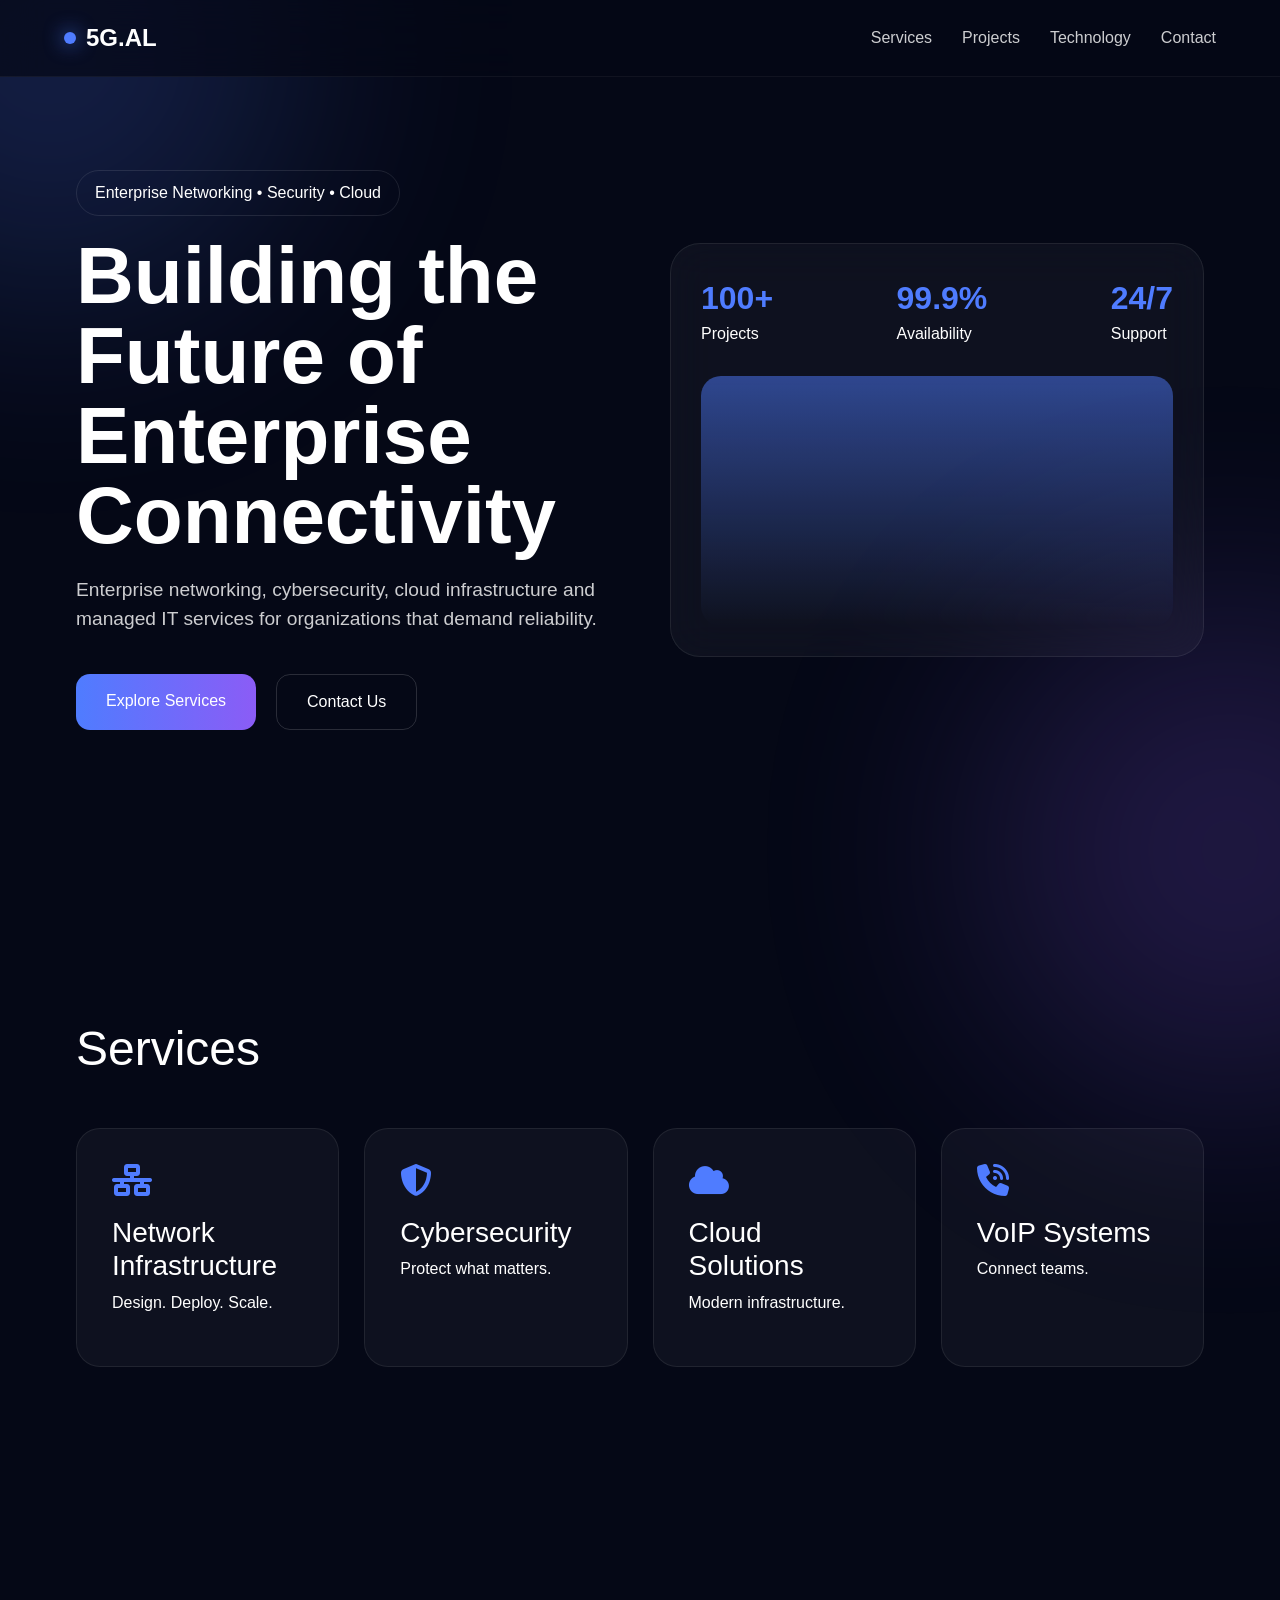
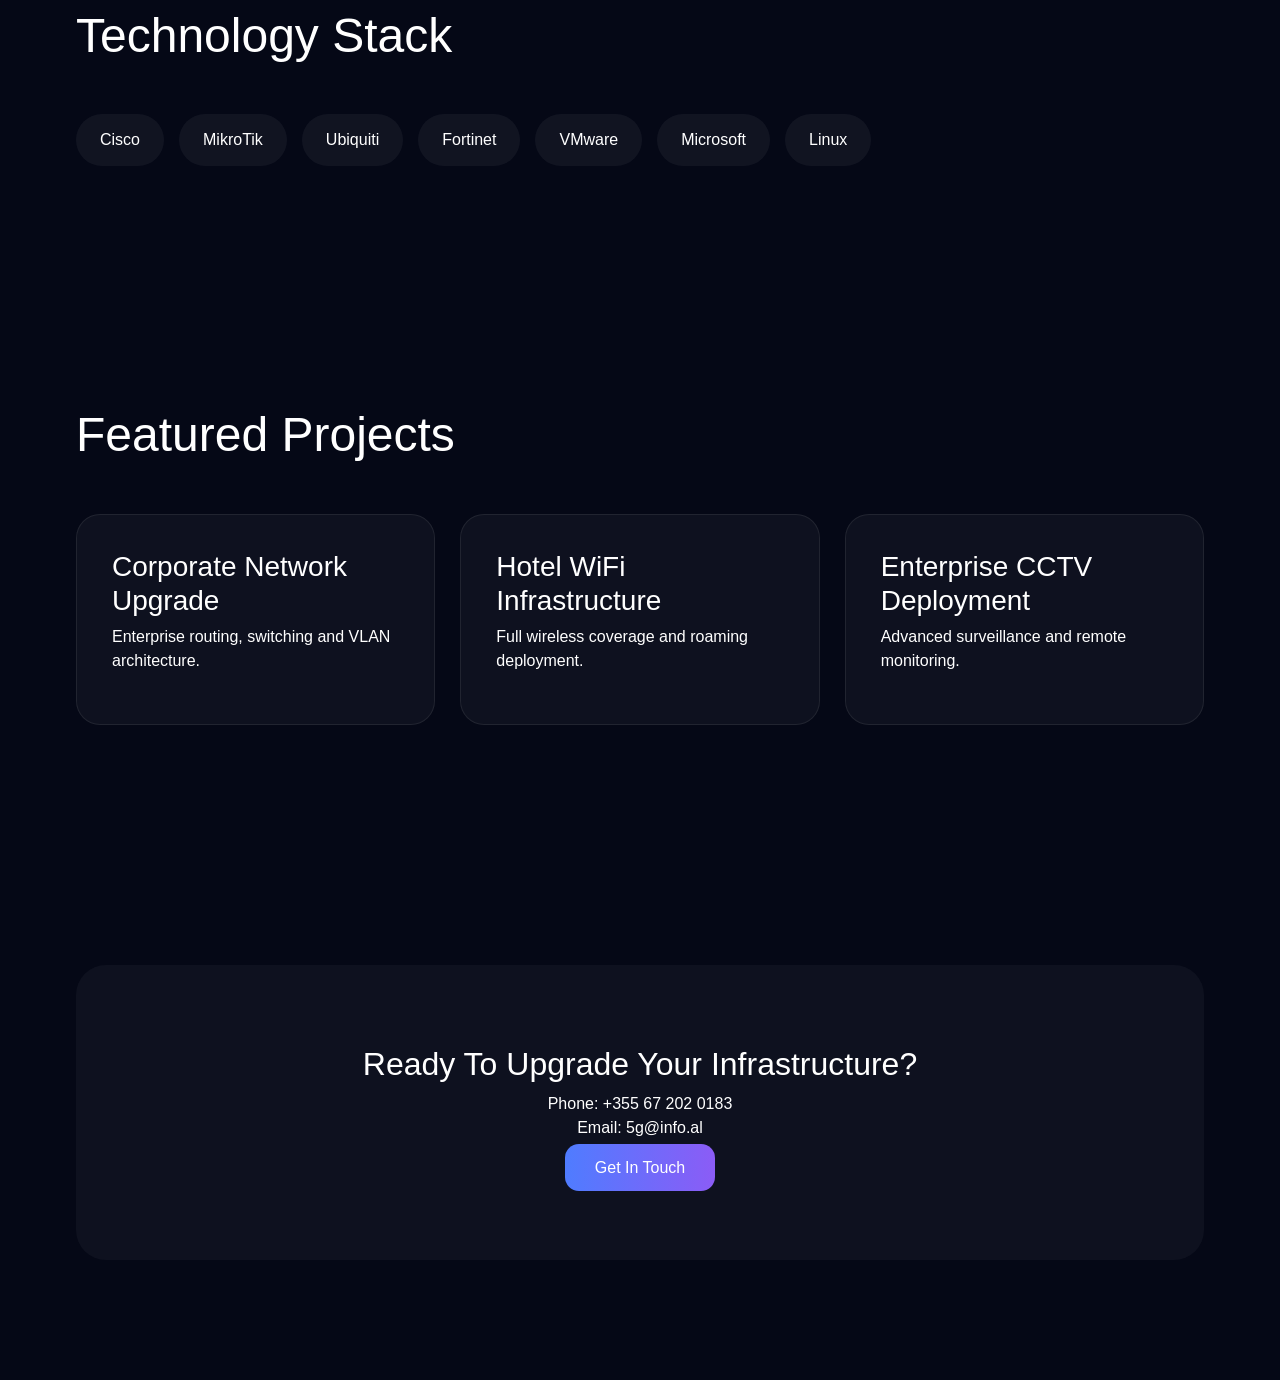
==== index.html @ 51bc9fb1 "Update index.html" ====
<!DOCTYPE html>
<html lang="en">
<head>
<meta charset="UTF-8">
<meta name="viewport" content="width=device-width, initial-scale=1.0">

<title>5G.AL | IT & Network Solutions</title>

<link href="https://cdn.jsdelivr.net/npm/bootstrap@5.3.3/dist/css/bootstrap.min.css" rel="stylesheet">
<link href="https://cdnjs.cloudflare.com/ajax/libs/font-awesome/6.5.2/css/all.min.css" rel="stylesheet">

<link rel="stylesheet" href="style.css">
    <script src="script.js"></script>
</head>

<body>

<nav class="nav">
    <div class="container nav-container">

        <div class="logo">
            <span class="logo-dot"></span>
            5G.AL
        </div>

        <div class="nav-links">
            <a href="#services">Services</a>
            <a href="#projects">Projects</a>
            <a href="#technology">Technology</a>
            <a href="#contact">Contact</a>
        </div>

    </div>
</nav>

<div class="bg-glow glow-1"></div>
<div class="bg-glow glow-2"></div>

<section class="hero">

<div class="container">

<div class="hero-grid">

<div>

<div class="hero-badge">
Enterprise Networking • Security • Cloud
</div>

<h1 class="hero-title">
Building the Future of
Enterprise Connectivity
</h1>

<p class="hero-subtitle">
Enterprise networking, cybersecurity,
cloud infrastructure and managed IT services
for organizations that demand reliability.
</p>

<div class="hero-buttons">
<a href="#services" class="btn-primary-custom">
Explore Services
</a>

<a href="#contact" class="btn-secondary-custom">
Contact Us
</a>
</div>

</div>

<div>

<div class="dashboard">

<div class="dashboard-top">

<div class="metric">
<span>100+</span>
Projects
</div>

<div class="metric">
<span>99.9%</span>
Availability
</div>

<div class="metric">
<span>24/7</span>
Support
</div>

</div>

<div class="chart"></div>

</div>

</div>

</div>

</div>

</section>

<section id="services" class="section">

<div class="container">

<h2 class="section-title">
Services
</h2>

<div class="card-grid">

<div class="glass-card">
<i class="fas fa-network-wired"></i>
<h3>Network Infrastructure</h3>
<p>Design. Deploy. Scale.</p>
</div>

<div class="glass-card">
<i class="fas fa-shield-halved"></i>
<h3>Cybersecurity</h3>
<p>Protect what matters.</p>
</div>

<div class="glass-card">
<i class="fas fa-cloud"></i>
<h3>Cloud Solutions</h3>
<p>Modern infrastructure.</p>
</div>

<div class="glass-card">
<i class="fas fa-phone-volume"></i>
<h3>VoIP Systems</h3>
<p>Connect teams.</p>
</div>

</div>

</div>

</section>

<section id="technology" class="section">

<div class="container">

<h2 class="section-title">
Technology Stack
</h2>

<div class="tech-stack">

<span>Cisco</span>
<span>MikroTik</span>
<span>Ubiquiti</span>
<span>Fortinet</span>
<span>VMware</span>
<span>Microsoft</span>
<span>Linux</span>

</div>

</div>

</section>

<section id="projects" class="section">

<div class="container">

<h2 class="section-title">
Featured Projects
</h2>

<div class="card-grid">

<div class="glass-card">
<h3>Corporate Network Upgrade</h3>
<p>Enterprise routing, switching and VLAN architecture.</p>
</div>

<div class="glass-card">
<h3>Hotel WiFi Infrastructure</h3>
<p>Full wireless coverage and roaming deployment.</p>
</div>

<div class="glass-card">
<h3>Enterprise CCTV Deployment</h3>
<p>Advanced surveillance and remote monitoring.</p>
</div>

</div>

</div>

</section>

<section id="contact" class="section">

<div class="container">

<div class="contact-box">

<h2>Ready To Upgrade Your Infrastructure?</h2>

<p>
Phone: +355 67 202 0183
<br>
Email: 5g@info.al
</p>

<a href="mailto:5g@info.al" class="btn-primary-custom">
Get In Touch
</a>

</div>

</div>

</section>
</body>
</html>
---- style.css ----
:root{
--bg:#050816;
--card:#0f172a;
--border:#1e293b;
--primary:#4f7cff;
--secondary:#8b5cf6;
--text:#ffffff;
}

*{
margin:0;
padding:0;
box-sizing:border-box;
}

body{
font-family:Inter,sans-serif;
background:var(--bg);
color:white;
overflow-x:hidden;
}

.container{
width:90%;
max-width:1300px;
margin:auto;
}

.nav{
position:fixed;
top:0;
width:100%;
z-index:1000;
backdrop-filter:blur(20px);
background:rgba(5,8,22,.7);
border-bottom:1px solid rgba(255,255,255,.05);
}

.nav-container{
display:flex;
justify-content:space-between;
align-items:center;
padding:20px 0;
}

.logo{
font-size:1.5rem;
font-weight:700;
display:flex;
align-items:center;
gap:10px;
}

.logo-dot{
width:12px;
height:12px;
background:#4f7cff;
border-radius:50%;
box-shadow:0 0 20px #4f7cff;
}

.nav-links{
display:flex;
gap:30px;
}

.nav-links a{
color:white;
text-decoration:none;
opacity:.8;
}

.hero{
min-height:100vh;
display:flex;
align-items:center;
}

.hero-grid{
display:grid;
grid-template-columns:1fr 1fr;
gap:60px;
align-items:center;
}

.hero-title{
font-size:5rem;
font-weight:800;
line-height:1;
margin:20px 0;
}

.hero-subtitle{
font-size:1.2rem;
opacity:.8;
max-width:600px;
}

.hero-badge{
display:inline-block;
padding:10px 18px;
border:1px solid rgba(255,255,255,.1);
border-radius:999px;
}

.hero-buttons{
margin-top:40px;
display:flex;
gap:20px;
}

.btn-primary-custom{
padding:15px 30px;
background:linear-gradient(90deg,#4f7cff,#8b5cf6);
color:white;
text-decoration:none;
border-radius:14px;
}

.btn-secondary-custom{
padding:15px 30px;
border:1px solid rgba(255,255,255,.15);
color:white;
text-decoration:none;
border-radius:14px;
}

.dashboard{
background:rgba(255,255,255,.04);
border:1px solid rgba(255,255,255,.08);
border-radius:30px;
padding:30px;
backdrop-filter:blur(20px);
}

.dashboard-top{
display:flex;
justify-content:space-between;
}

.metric span{
display:block;
font-size:2rem;
font-weight:700;
color:#4f7cff;
}

.chart{
height:250px;
margin-top:30px;
border-radius:20px;
background:
linear-gradient(
180deg,
rgba(79,124,255,.5),
transparent
);
}

.section{
padding:120px 0;
}

.section-title{
font-size:3rem;
margin-bottom:50px;
}

.card-grid{
display:grid;
grid-template-columns:repeat(auto-fit,minmax(250px,1fr));
gap:25px;
}

.glass-card{
background:rgba(255,255,255,.04);
border:1px solid rgba(255,255,255,.08);
padding:35px;
border-radius:24px;
transition:.3s;
}

.glass-card:hover{
transform:translateY(-8px);
}

.glass-card i{
font-size:2rem;
color:#4f7cff;
margin-bottom:20px;
}

.tech-stack{
display:flex;
flex-wrap:wrap;
gap:15px;
}

.tech-stack span{
padding:14px 24px;
background:rgba(255,255,255,.05);
border-radius:999px;
}

.contact-box{
text-align:center;
padding:80px;
background:rgba(255,255,255,.04);
border-radius:30px;
}

.bg-glow{
position:fixed;
border-radius:50%;
filter:blur(120px);
z-index:-1;
}

.glow-1{
width:500px;
height:500px;
background:#4f7cff;
top:-200px;
left:-200px;
opacity:.2;
}

.glow-2{
width:500px;
height:500px;
background:#8b5cf6;
bottom:-200px;
right:-200px;
opacity:.2;
}

@media(max-width:900px){

.hero-grid{
grid-template-columns:1fr;
}

.hero-title{
font-size:3rem;
}

.nav-links{
display:none;
}

}
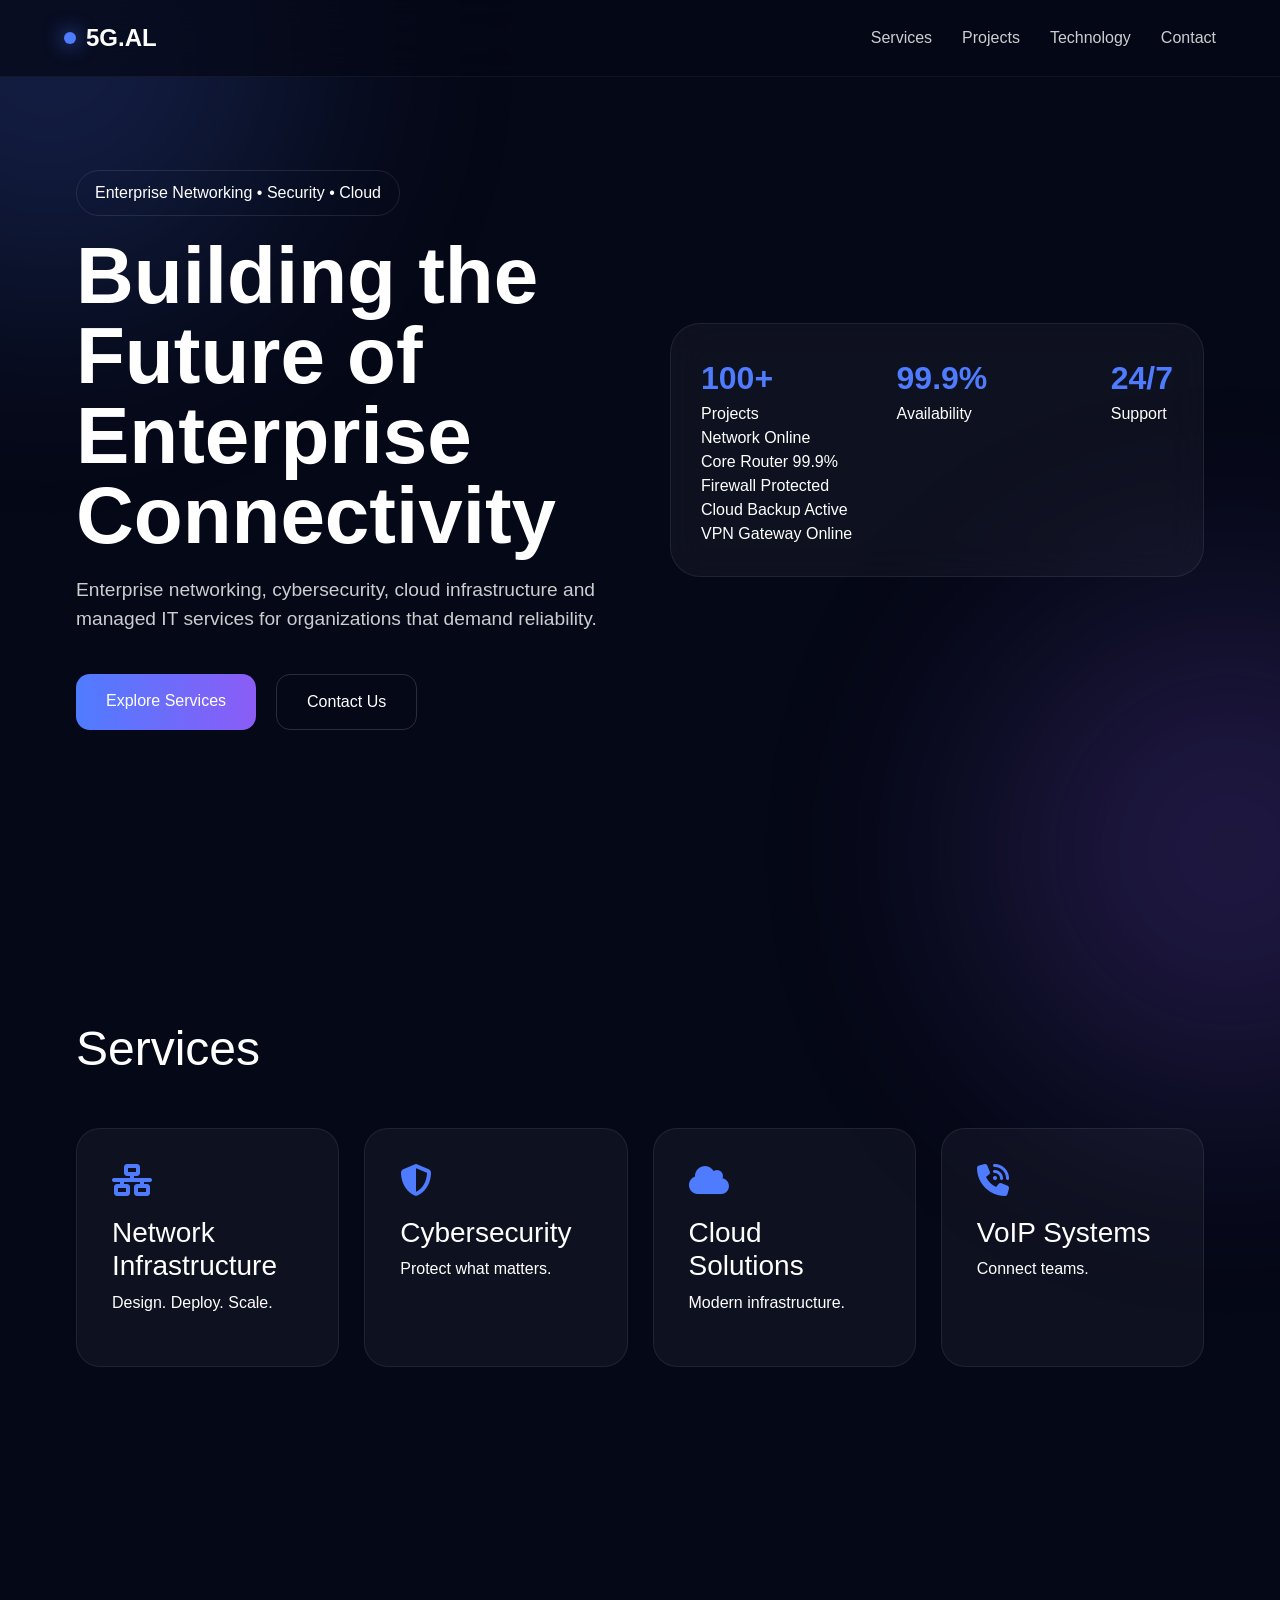
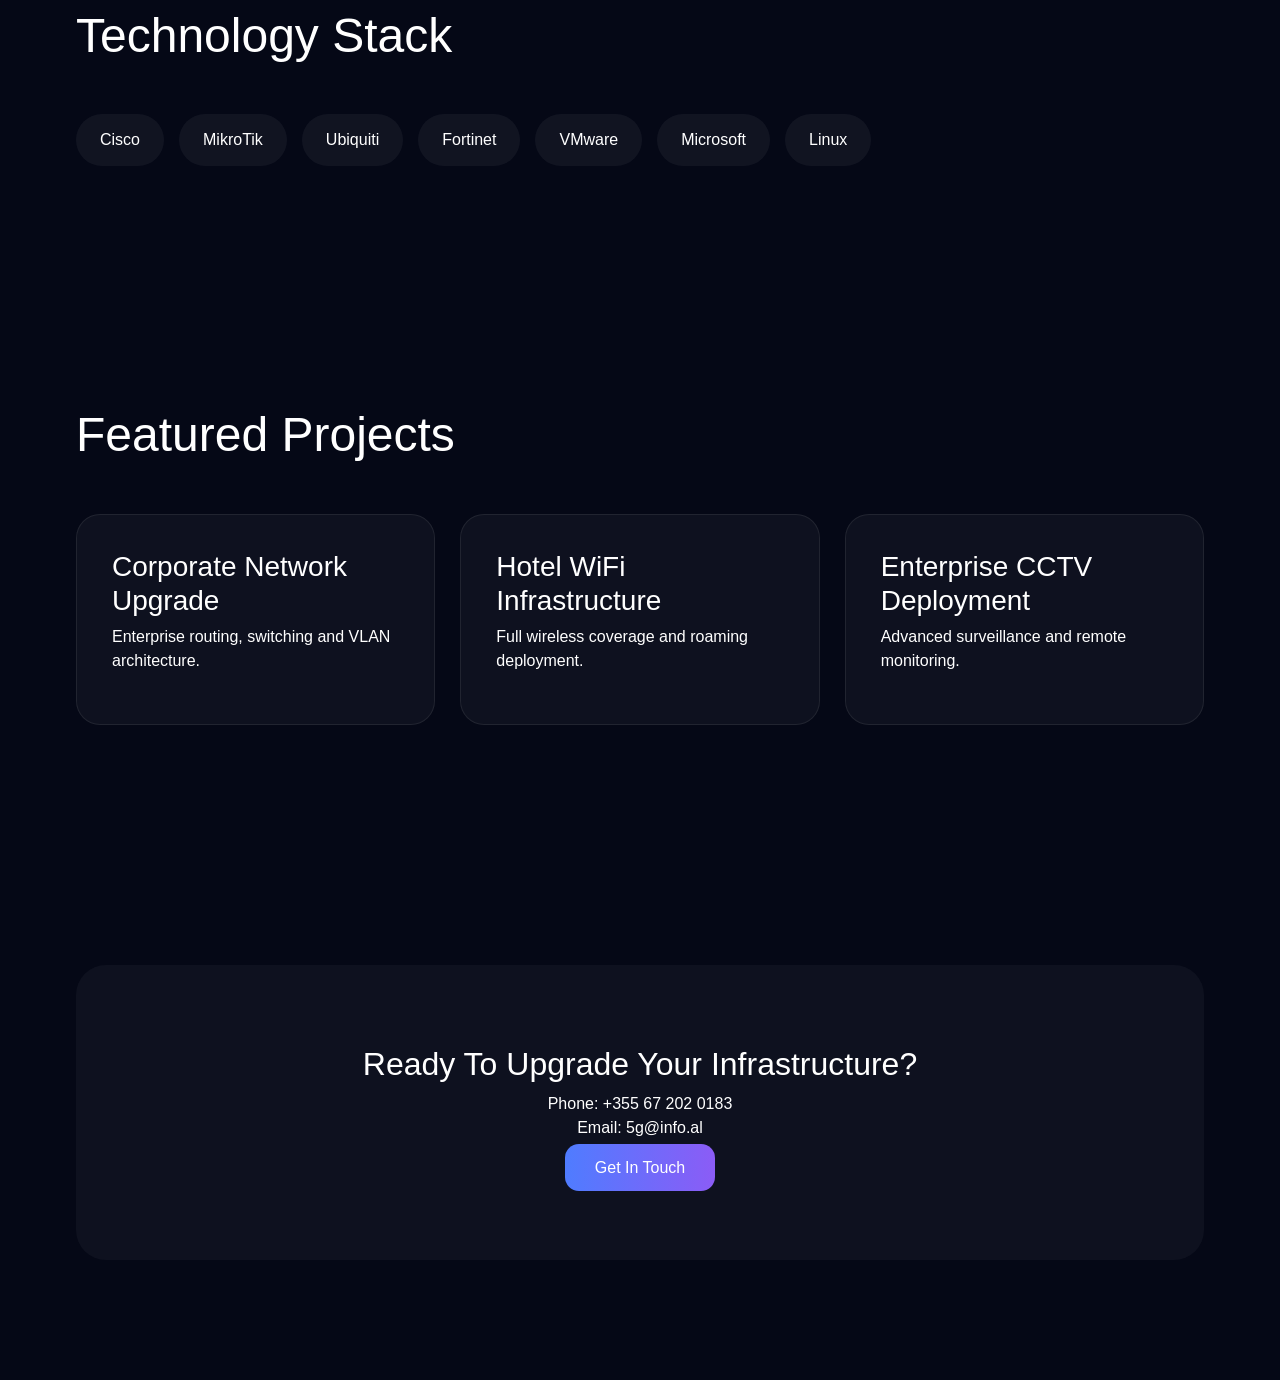
==== commit 0fe47ebf: "Update index.html" ====
--- a/index.html
+++ b/index.html
@@ -94,7 +94,34 @@
 
 </div>
 
-<div class="chart"></div>
+<div class="network-monitor">
+
+    <div class="server-status">
+        <span class="status-dot"></span>
+        Network Online
+    </div>
+
+    <div class="server-row">
+        Core Router
+        <span>99.9%</span>
+    </div>
+
+    <div class="server-row">
+        Firewall
+        <span>Protected</span>
+    </div>
+
+    <div class="server-row">
+        Cloud Backup
+        <span>Active</span>
+    </div>
+
+    <div class="server-row">
+        VPN Gateway
+        <span>Online</span>
+    </div>
+
+</div>
 
 </div>
 
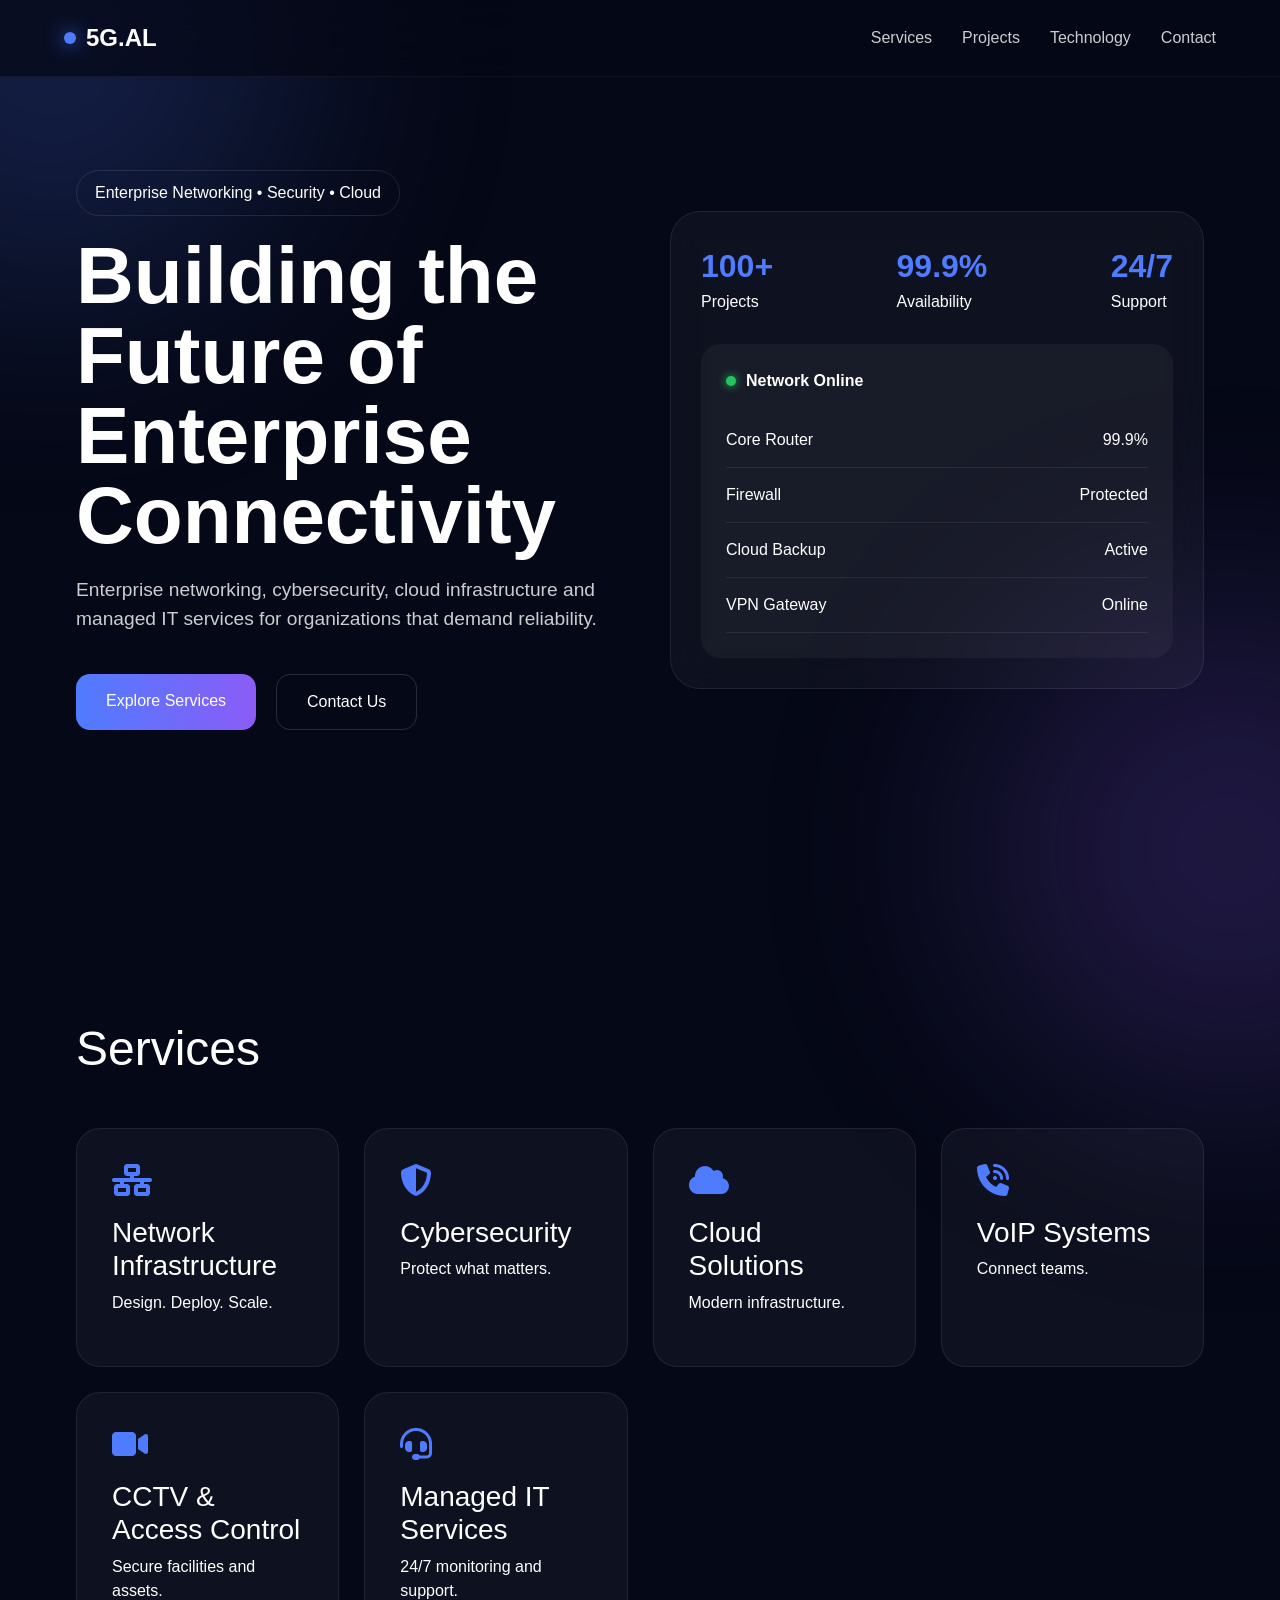
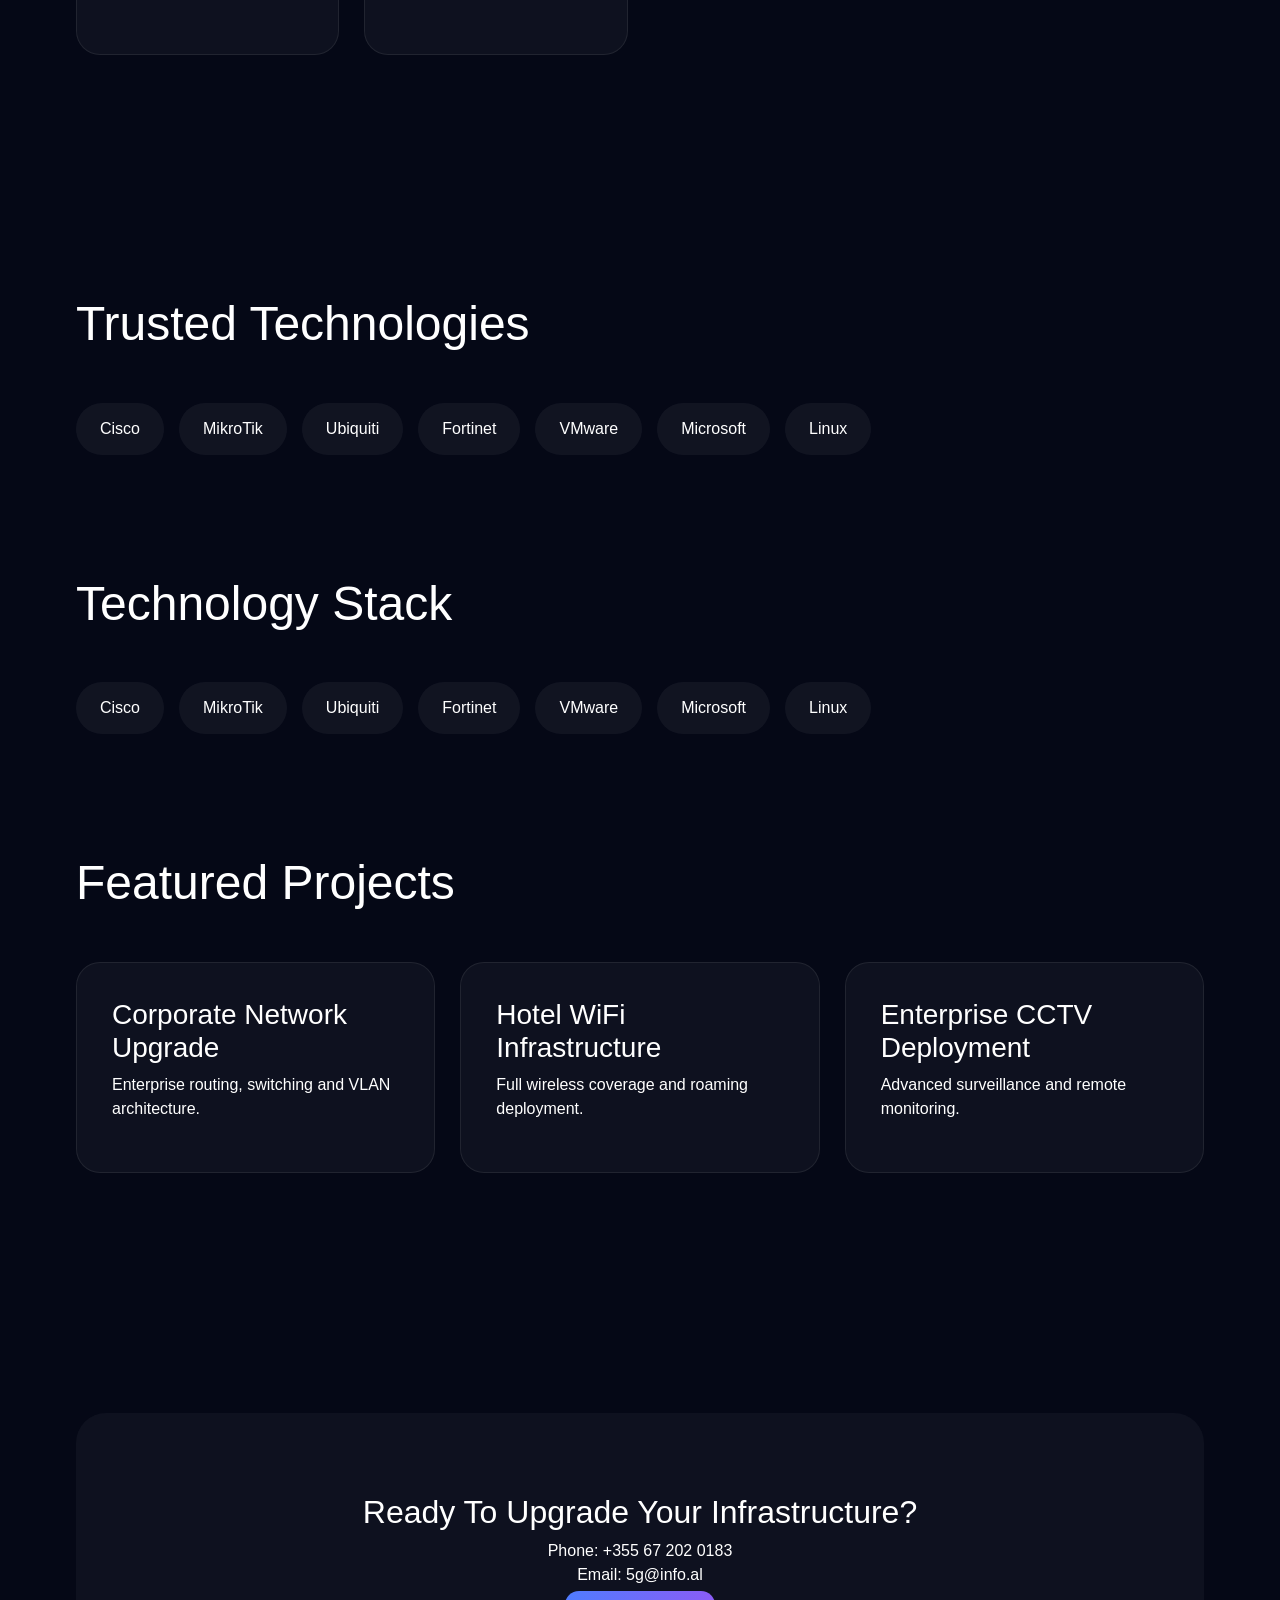
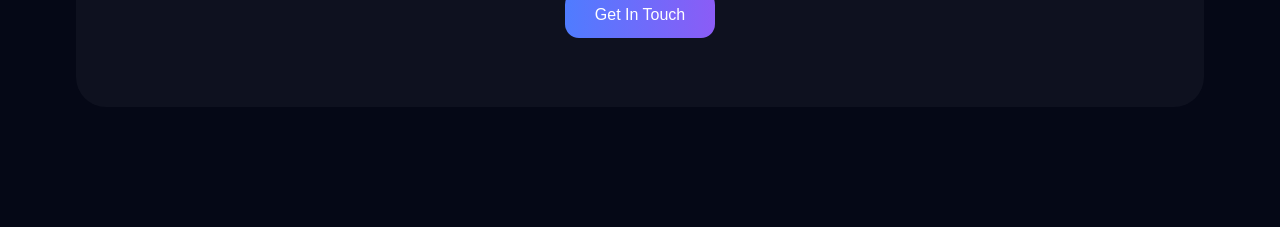
==== commit 3ed81609: "Update index.html" ====
--- a/index.html
+++ b/index.html
@@ -167,6 +167,18 @@
 <p>Connect teams.</p>
 </div>
 
+<div class="glass-card">
+<i class="fas fa-video"></i>
+<h3>CCTV & Access Control</h3>
+<p>Secure facilities and assets.</p>
+</div>
+
+<div class="glass-card">
+<i class="fas fa-headset"></i>
+<h3>Managed IT Services</h3>
+<p>24/7 monitoring and support.</p>
+</div>
+    
 </div>
 
 </div>
@@ -178,7 +190,7 @@
 <div class="container">
 
 <h2 class="section-title">
-Technology Stack
+Trusted Technologies
 </h2>
 
 <div class="tech-stack">
@@ -197,6 +209,28 @@
 
 </section>
 
+<div class="container">
+
+<h2 class="section-title">
+Technology Stack
+</h2>
+
+<div class="tech-stack">
+
+<span>Cisco</span>
+<span>MikroTik</span>
+<span>Ubiquiti</span>
+<span>Fortinet</span>
+<span>VMware</span>
+<span>Microsoft</span>
+<span>Linux</span>
+
+</div>
+
+</div>
+
+</section>
+
 <section id="projects" class="section">
 
 <div class="container">
--- a/style.css
+++ b/style.css
@@ -249,3 +249,32 @@
 }
 
 }
+.network-monitor{
+margin-top:30px;
+padding:25px;
+background:rgba(255,255,255,.04);
+border-radius:20px;
+}
+
+.server-status{
+display:flex;
+align-items:center;
+gap:10px;
+margin-bottom:20px;
+font-weight:600;
+}
+
+.status-dot{
+width:10px;
+height:10px;
+background:#22c55e;
+border-radius:50%;
+box-shadow:0 0 10px #22c55e;
+}
+
+.server-row{
+display:flex;
+justify-content:space-between;
+padding:15px 0;
+border-bottom:1px solid rgba(255,255,255,.08);
+}
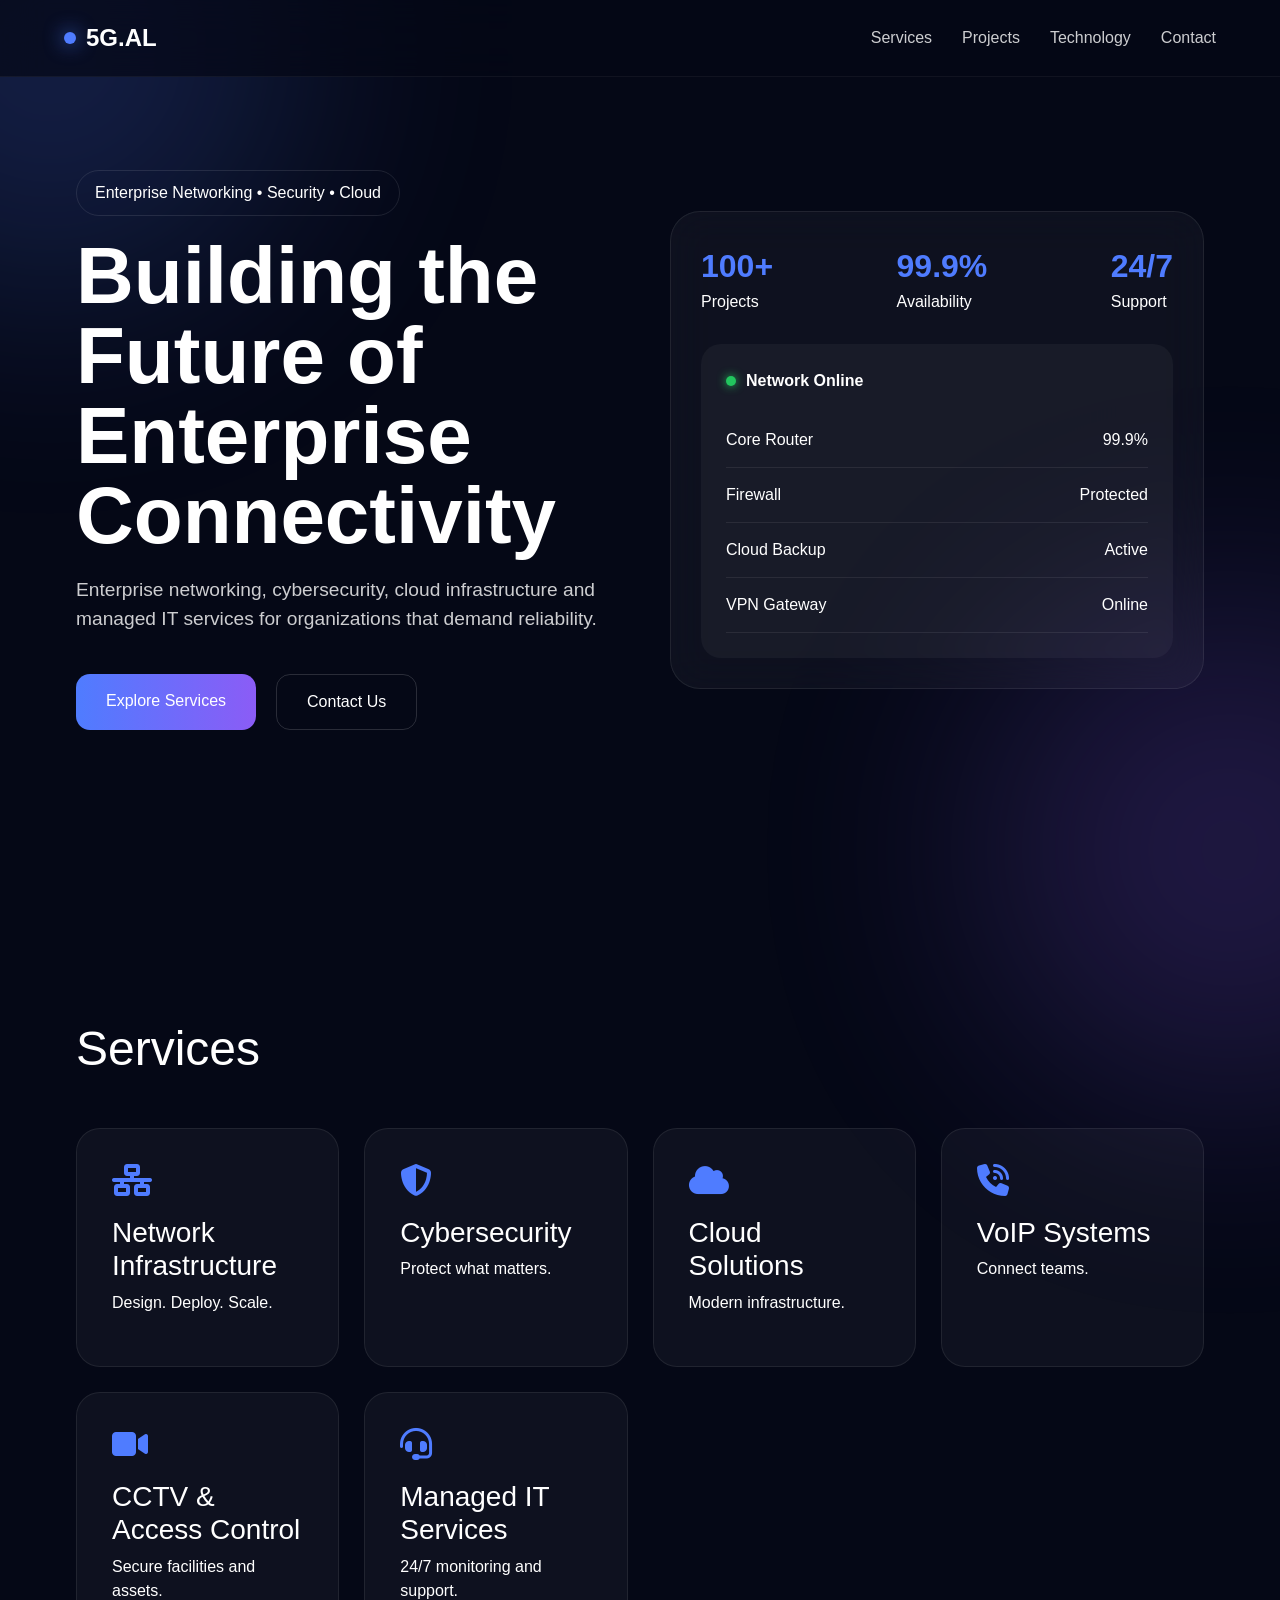
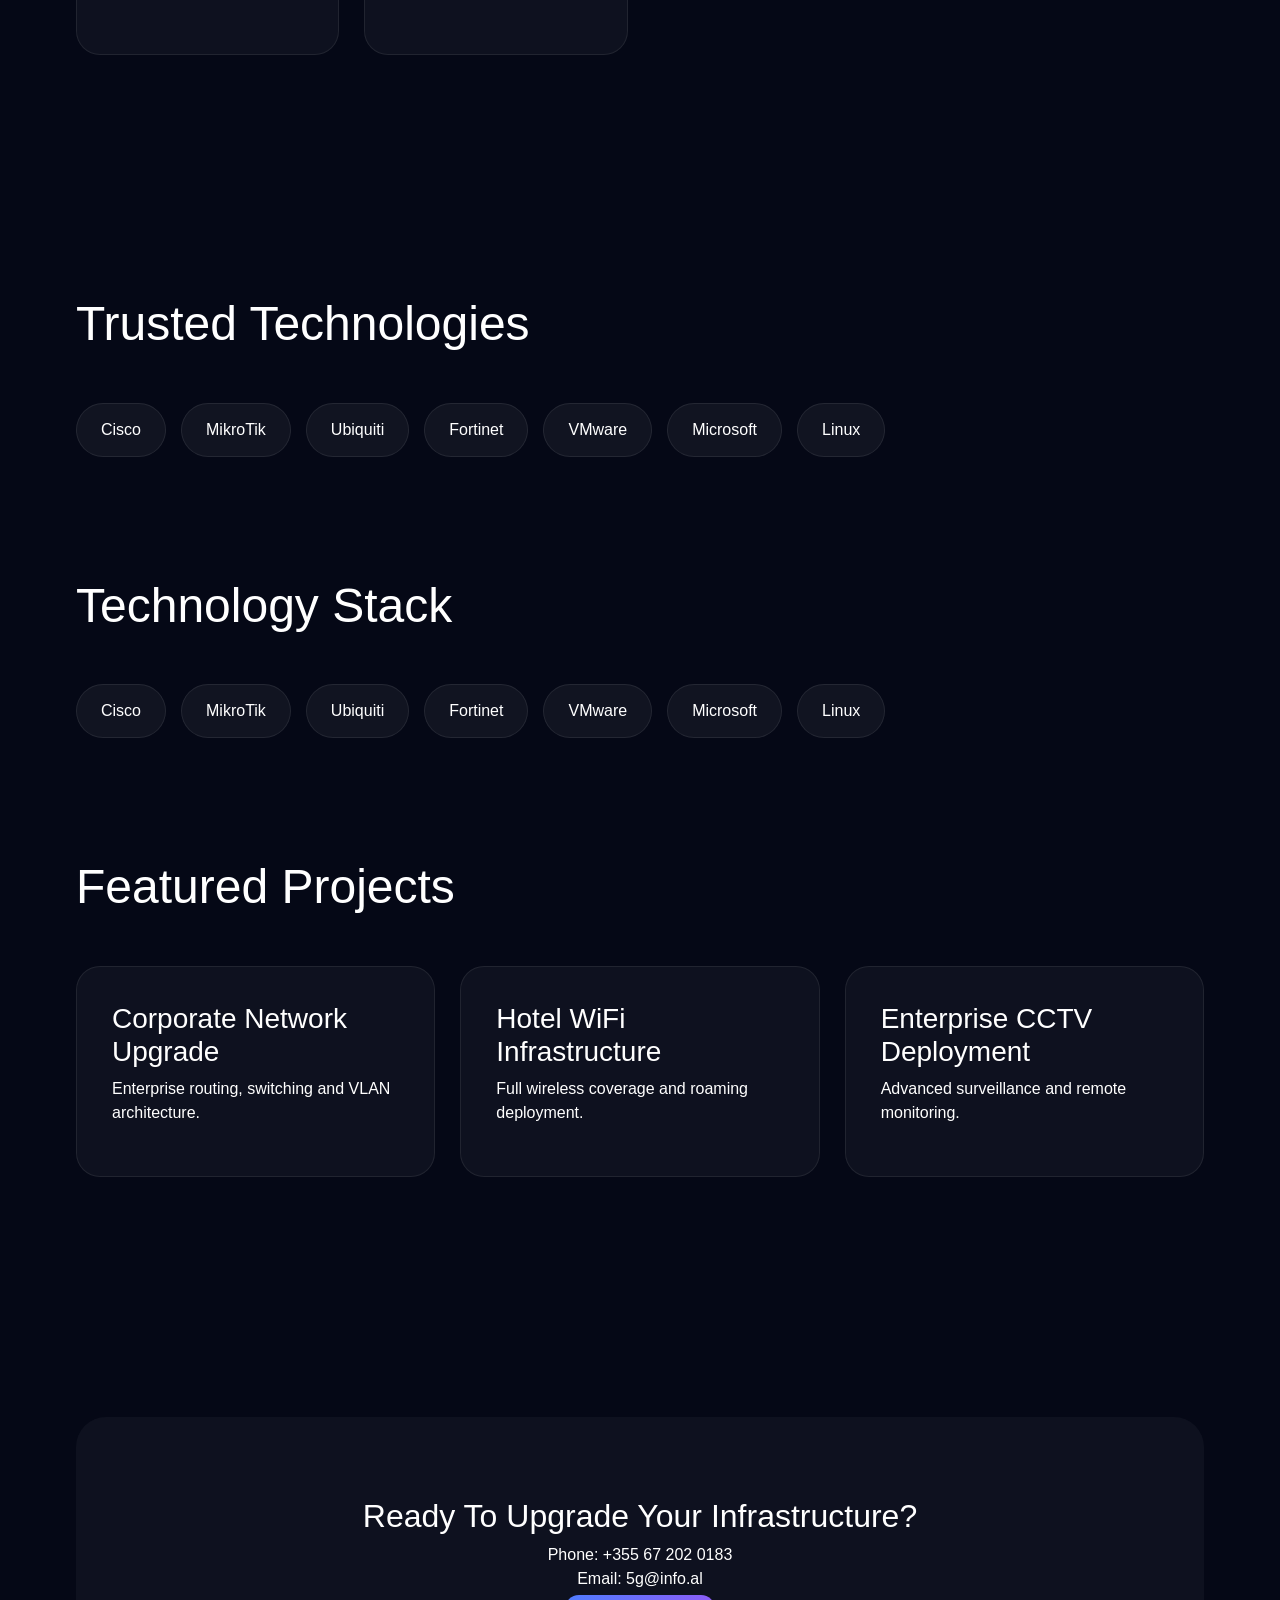
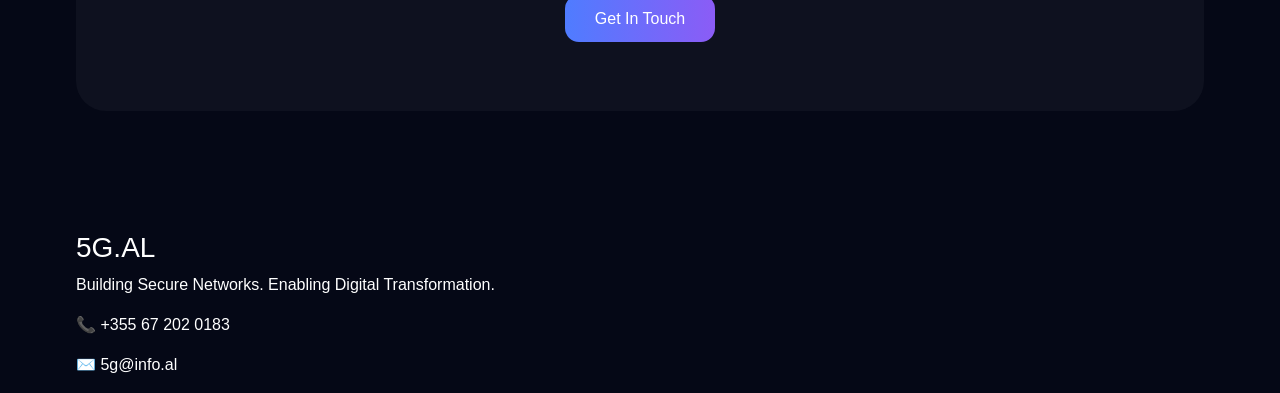
==== commit cc6f63b0: "Update index.html" ====
--- a/index.html
+++ b/index.html
@@ -285,5 +285,27 @@
 </div>
 
 </section>
+    <footer>
+
+<div class="container">
+
+<h3>5G.AL</h3>
+
+<p>
+Building Secure Networks.
+Enabling Digital Transformation.
+</p>
+
+<p>
+📞 +355 67 202 0183
+</p>
+
+<p>
+✉️ 5g@info.al
+</p>
+
+</div>
+
+</footer>
 </body>
 </html>
--- a/style.css
+++ b/style.css
@@ -181,7 +181,9 @@
 }
 
 .glass-card:hover{
-transform:translateY(-8px);
+transform:translateY(-10px);
+border:1px solid #4f7cff;
+box-shadow:0 0 30px rgba(79,124,255,.3);
 }
 
 .glass-card i{
@@ -200,6 +202,13 @@
 padding:14px 24px;
 background:rgba(255,255,255,.05);
 border-radius:999px;
+border:1px solid rgba(255,255,255,.08);
+transition:.3s;
+}
+
+.tech-stack span:hover{
+background:#4f7cff;
+transform:translateY(-3px);
 }
 
 .contact-box{
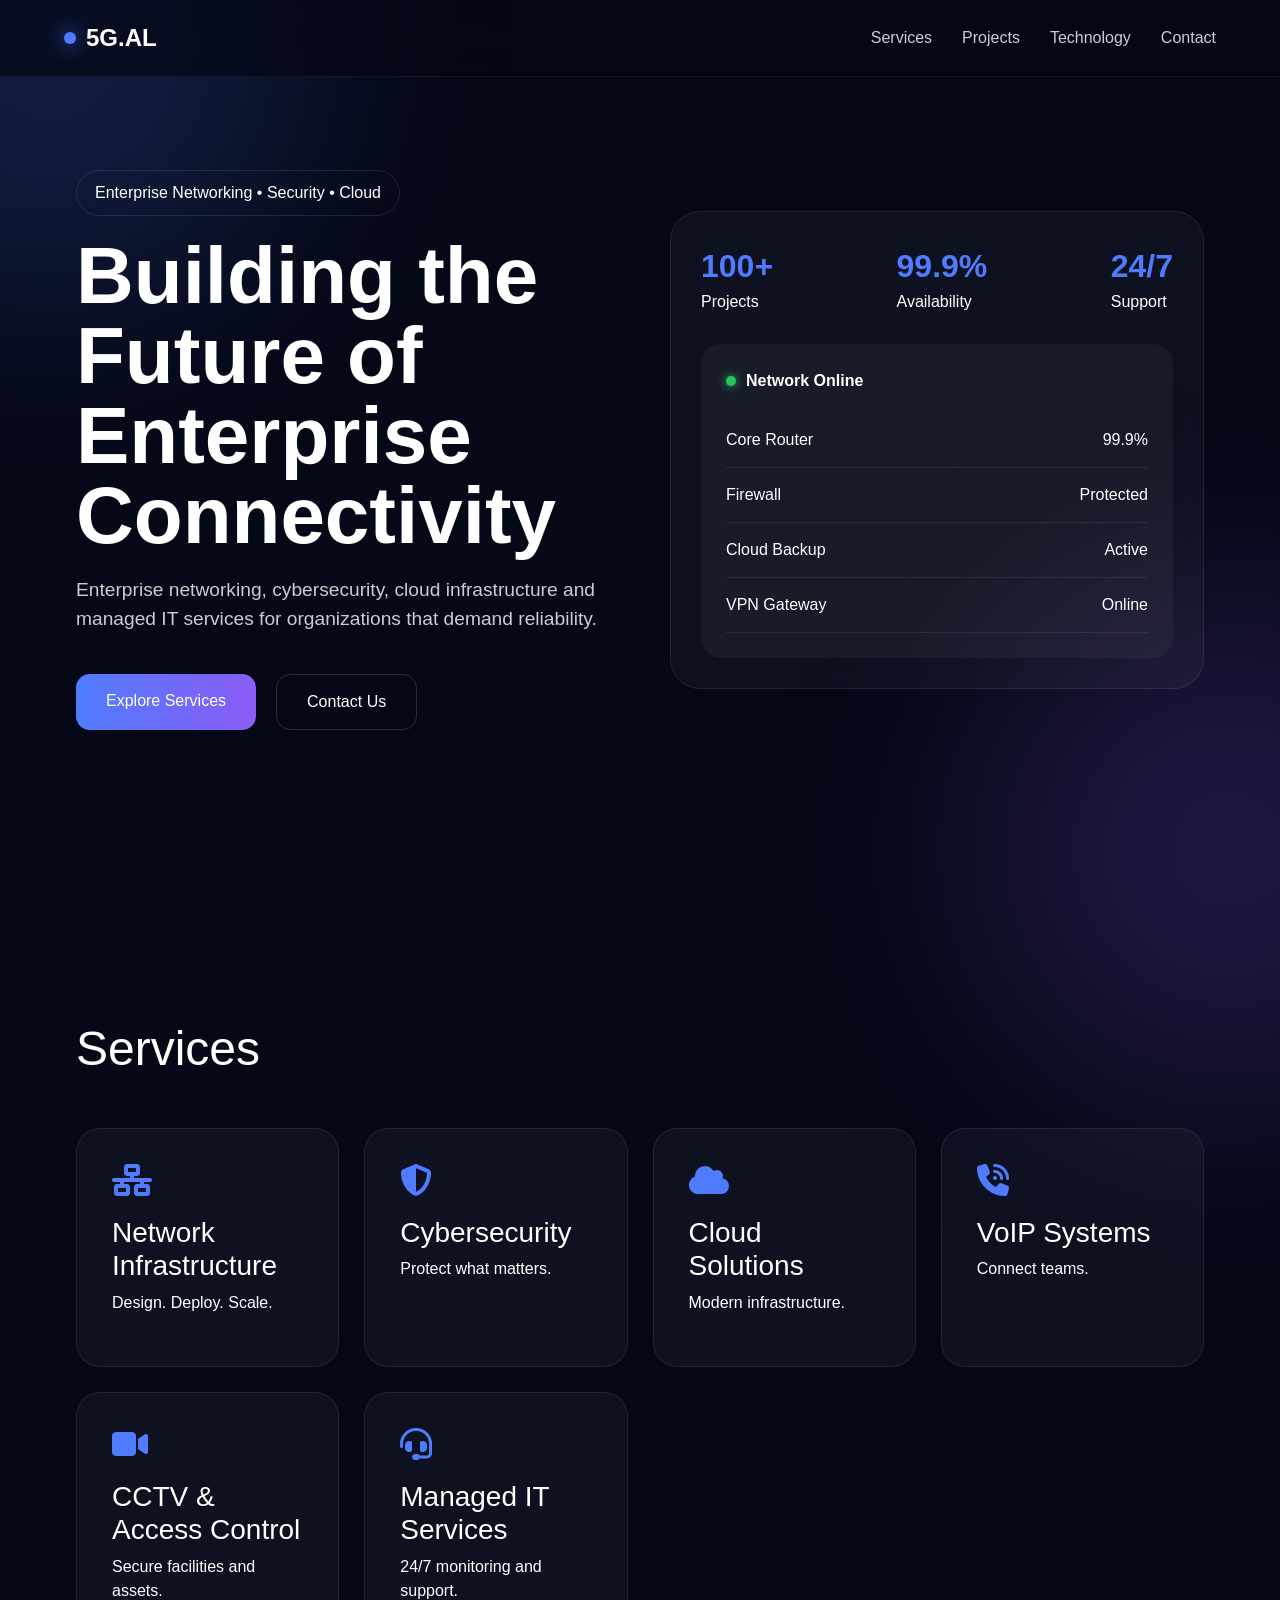
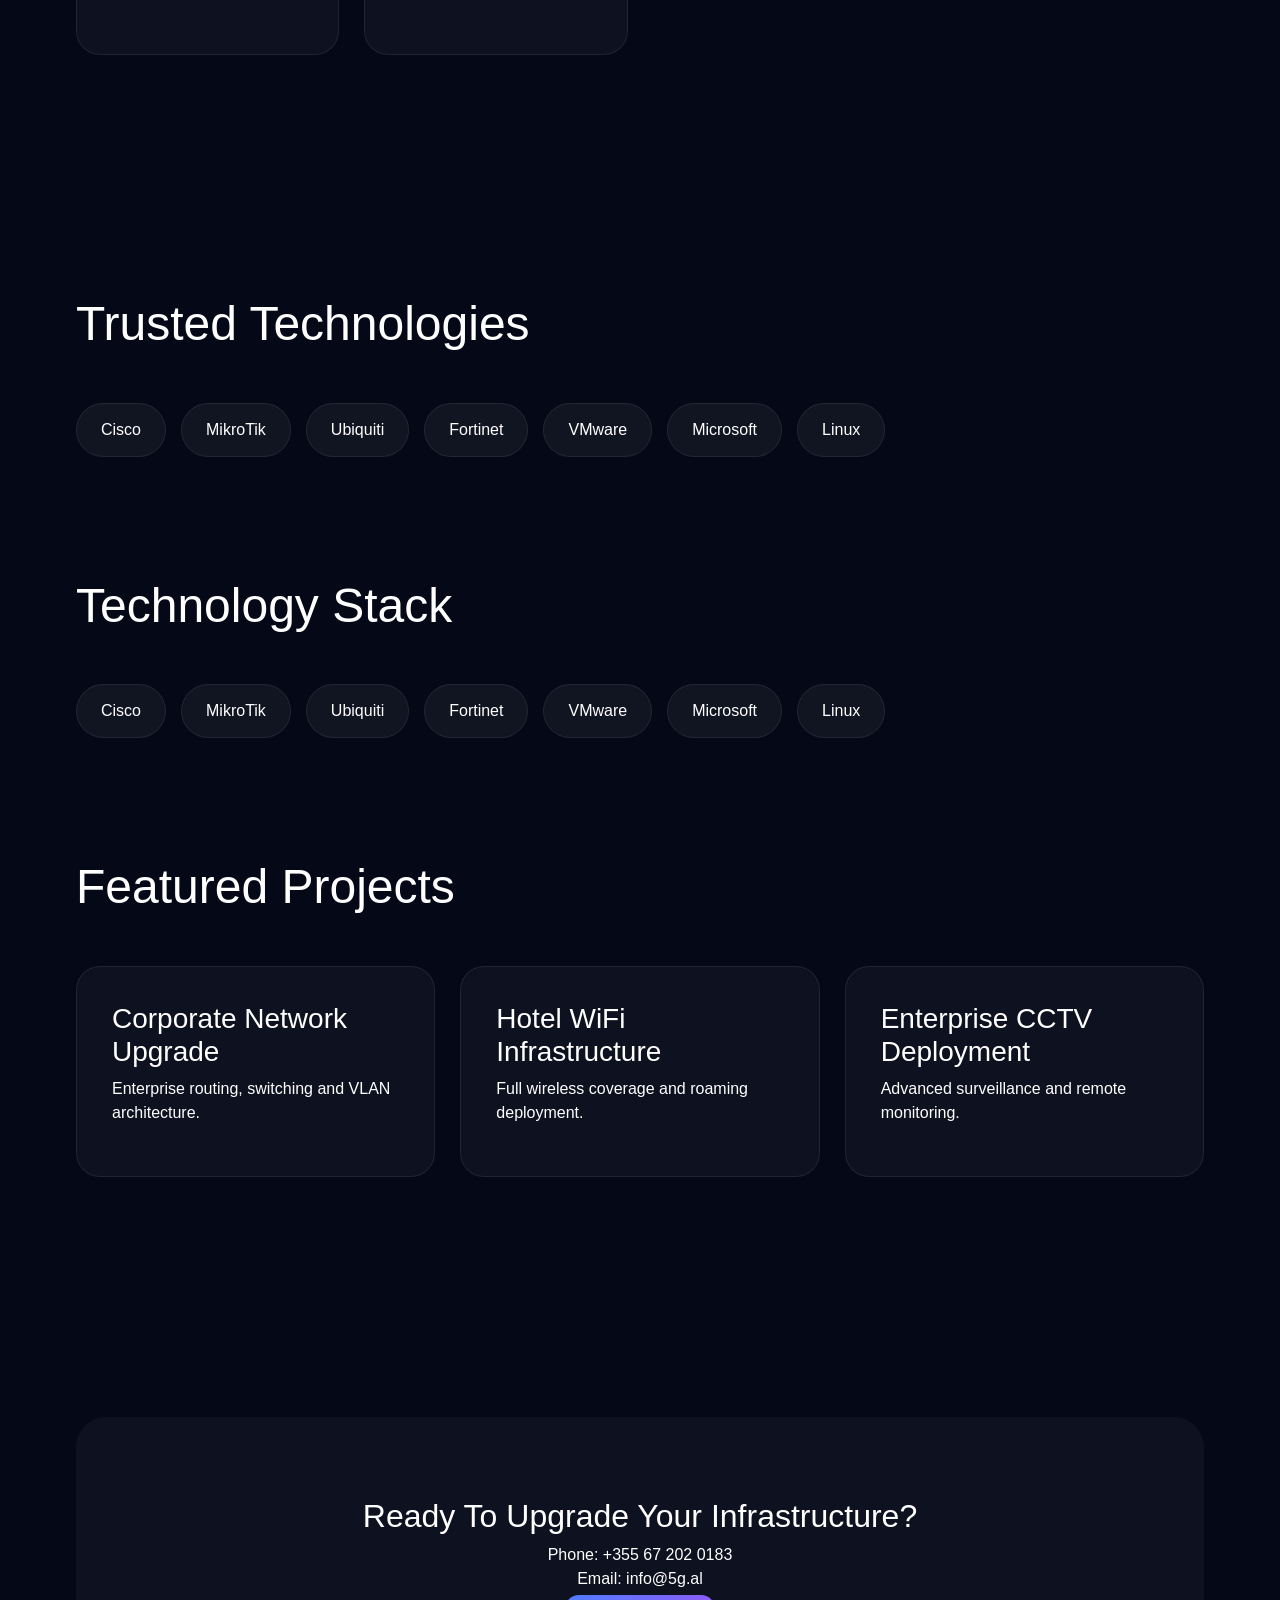
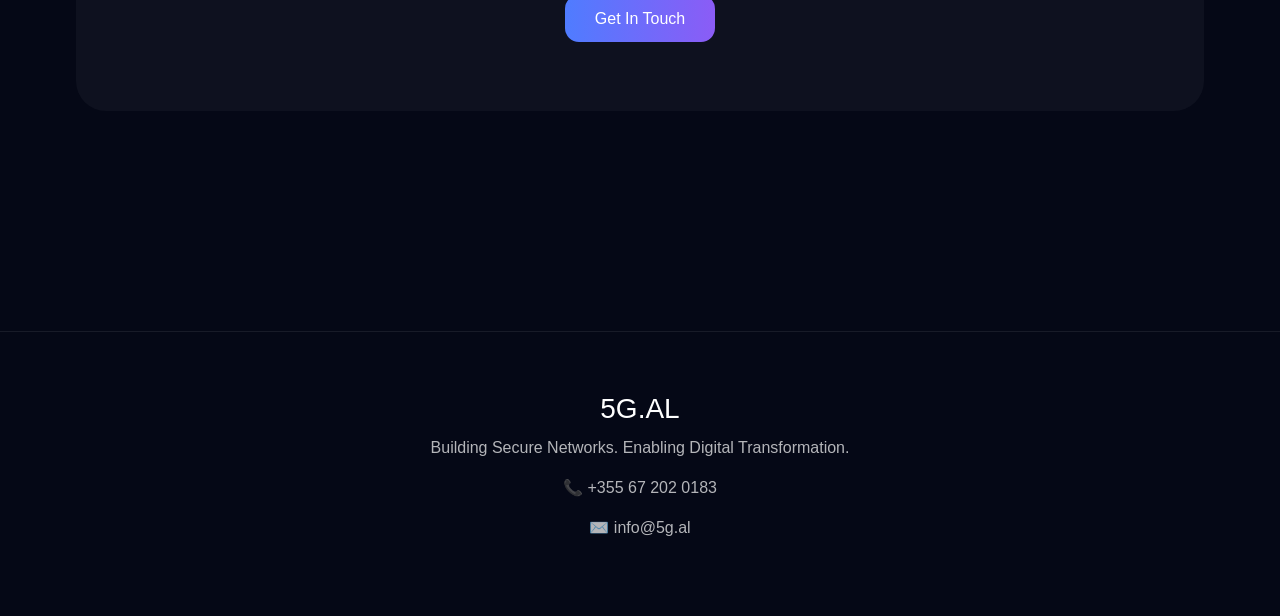
==== commit 02cf181c: "Update index.html" ====
--- a/index.html
+++ b/index.html
@@ -273,7 +273,7 @@
 <p>
 Phone: +355 67 202 0183
 <br>
-Email: 5g@info.al
+Email: info@5g.al
 </p>
 
 <a href="mailto:5g@info.al" class="btn-primary-custom">
@@ -301,7 +301,7 @@
 </p>
 
 <p>
-✉️ 5g@info.al
+✉️ info@5g.al
 </p>
 
 </div>
--- a/style.css
+++ b/style.css
@@ -204,11 +204,13 @@
 border-radius:999px;
 border:1px solid rgba(255,255,255,.08);
 transition:.3s;
+cursor:pointer;
 }
 
 .tech-stack span:hover{
 background:#4f7cff;
 transform:translateY(-3px);
+transition:.3s;
 }
 
 .contact-box{
@@ -287,3 +289,29 @@
 padding:15px 0;
 border-bottom:1px solid rgba(255,255,255,.08);
 }
+footer{
+padding:60px 0;
+text-align:center;
+border-top:1px solid rgba(255,255,255,.08);
+margin-top:100px;
+}
+
+footer p{
+opacity:.7;
+margin-top:10px;
+}
+.glass-card{
+animation:fadeUp .8s ease forwards;
+}
+
+@keyframes fadeUp{
+from{
+opacity:0;
+transform:translateY(20px);
+}
+
+to{
+opacity:1;
+transform:translateY(0);
+}
+}
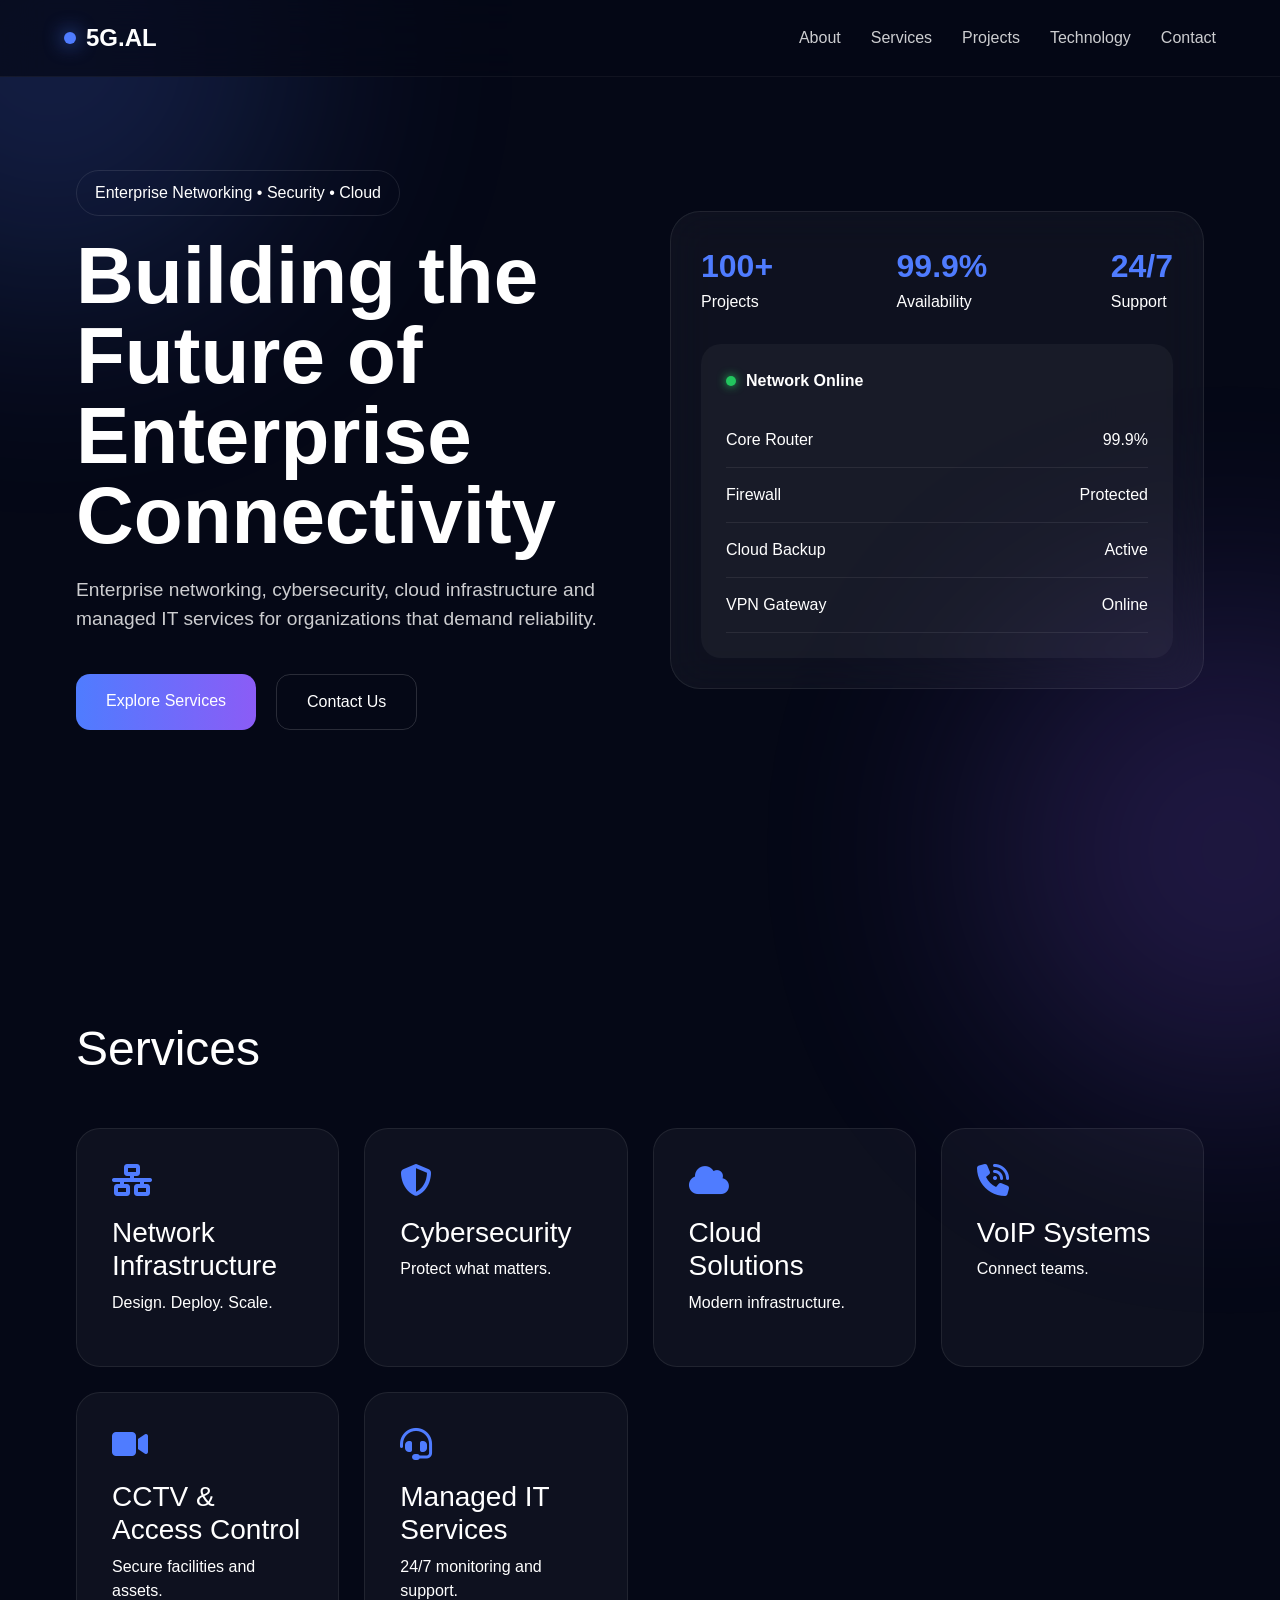
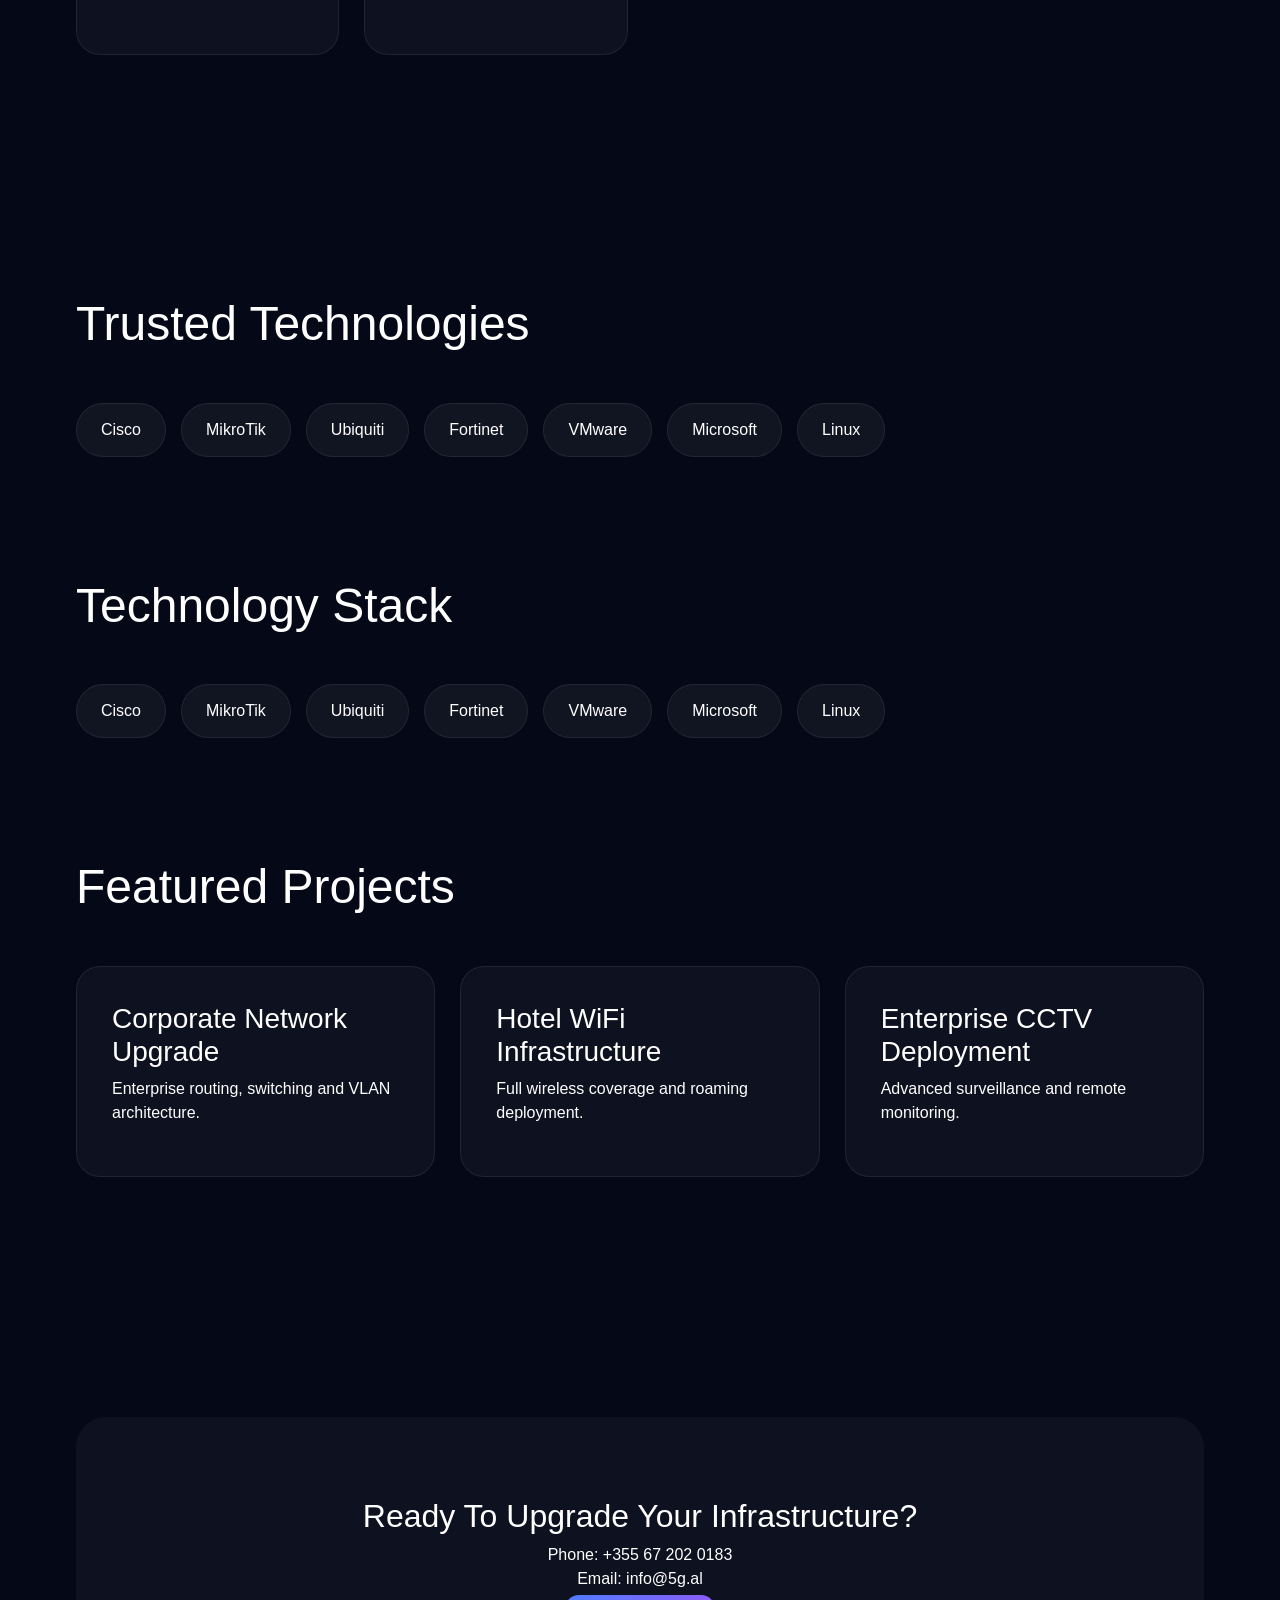
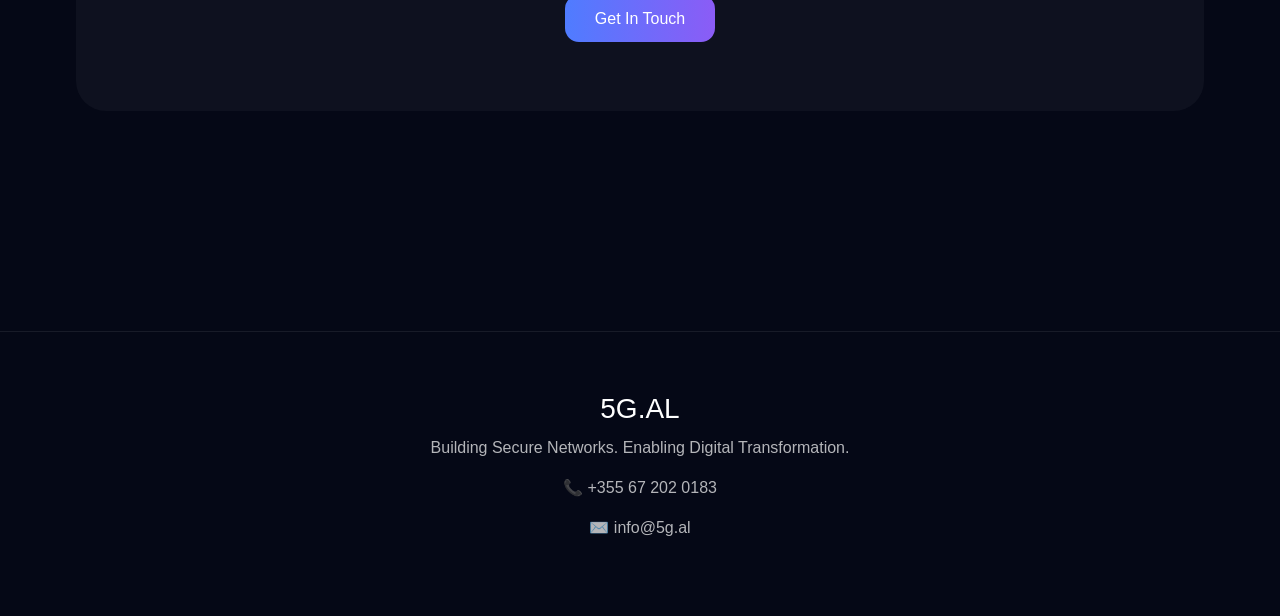
==== commit d95e0568: "Update index.html" ====
--- a/index.html
+++ b/index.html
@@ -24,6 +24,7 @@
         </div>
 
         <div class="nav-links">
+            <a href="about.html">About</a>
             <a href="#services">Services</a>
             <a href="#projects">Projects</a>
             <a href="#technology">Technology</a>
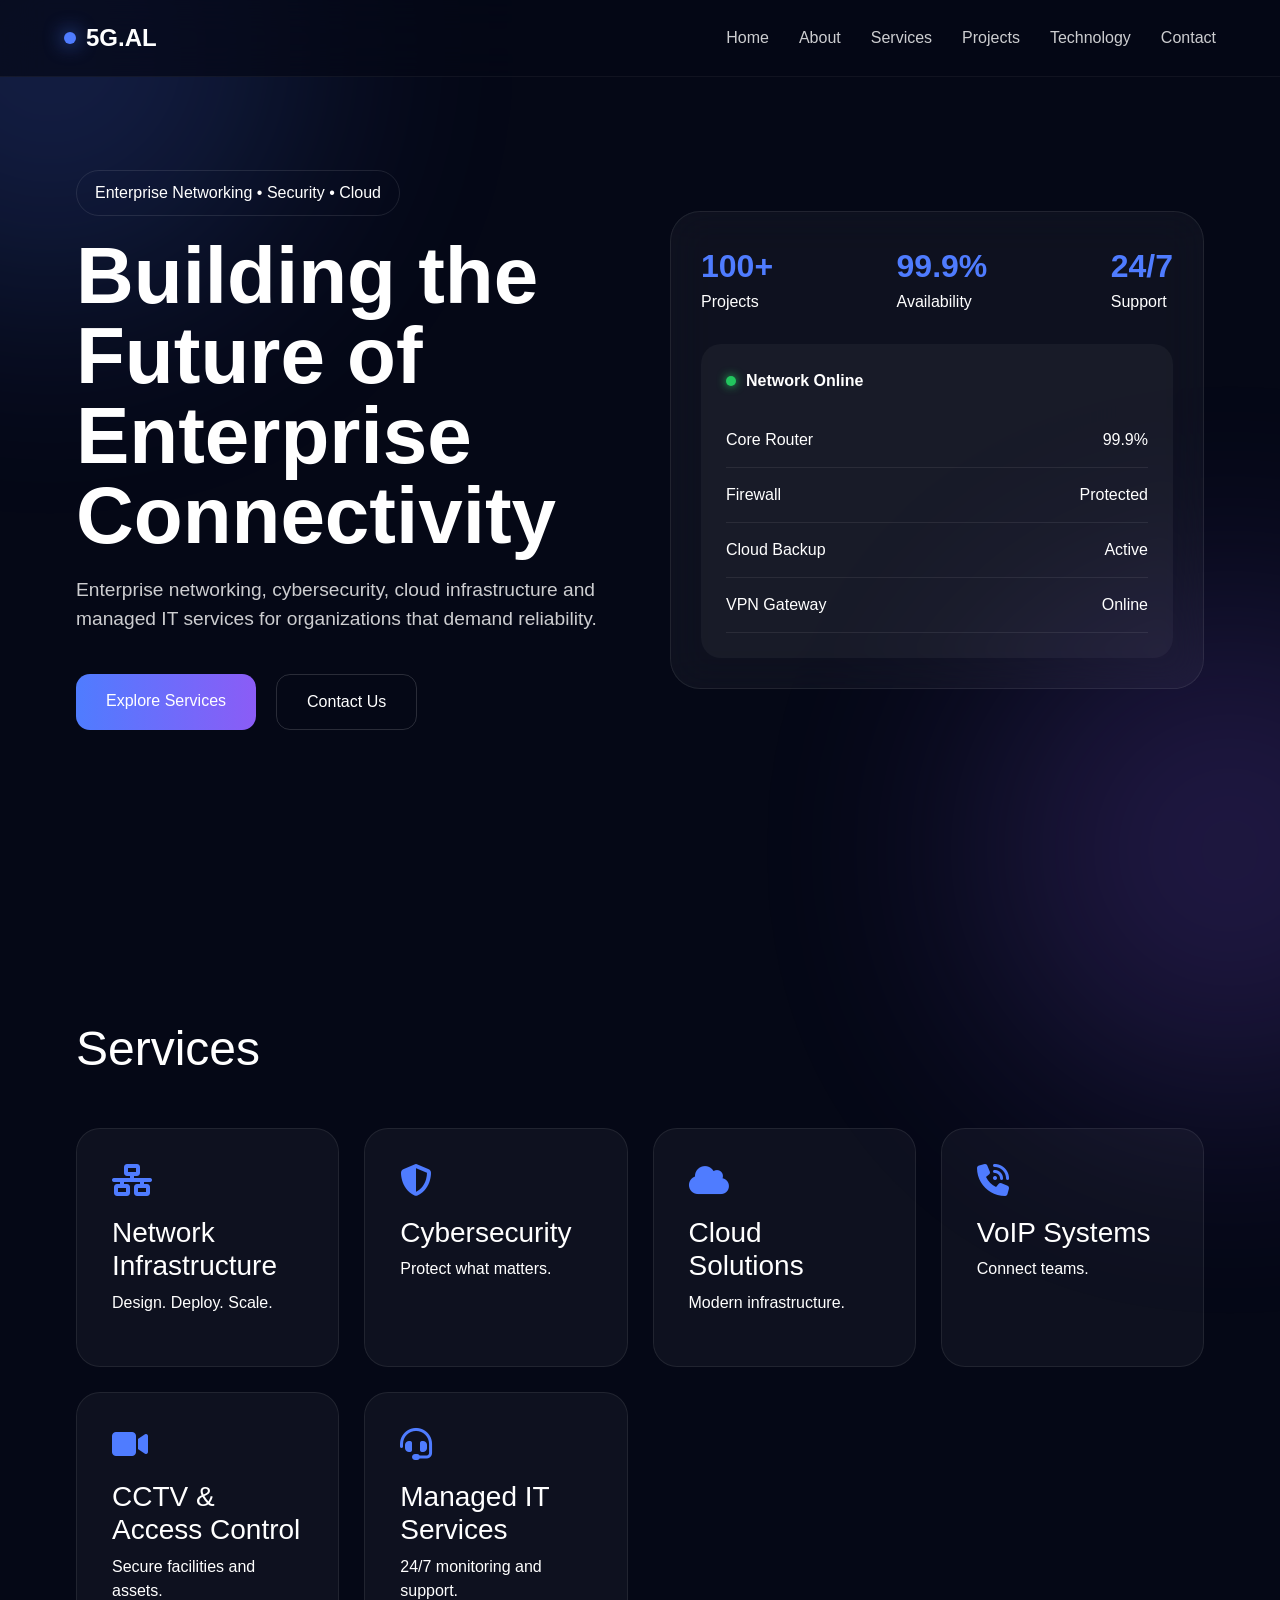
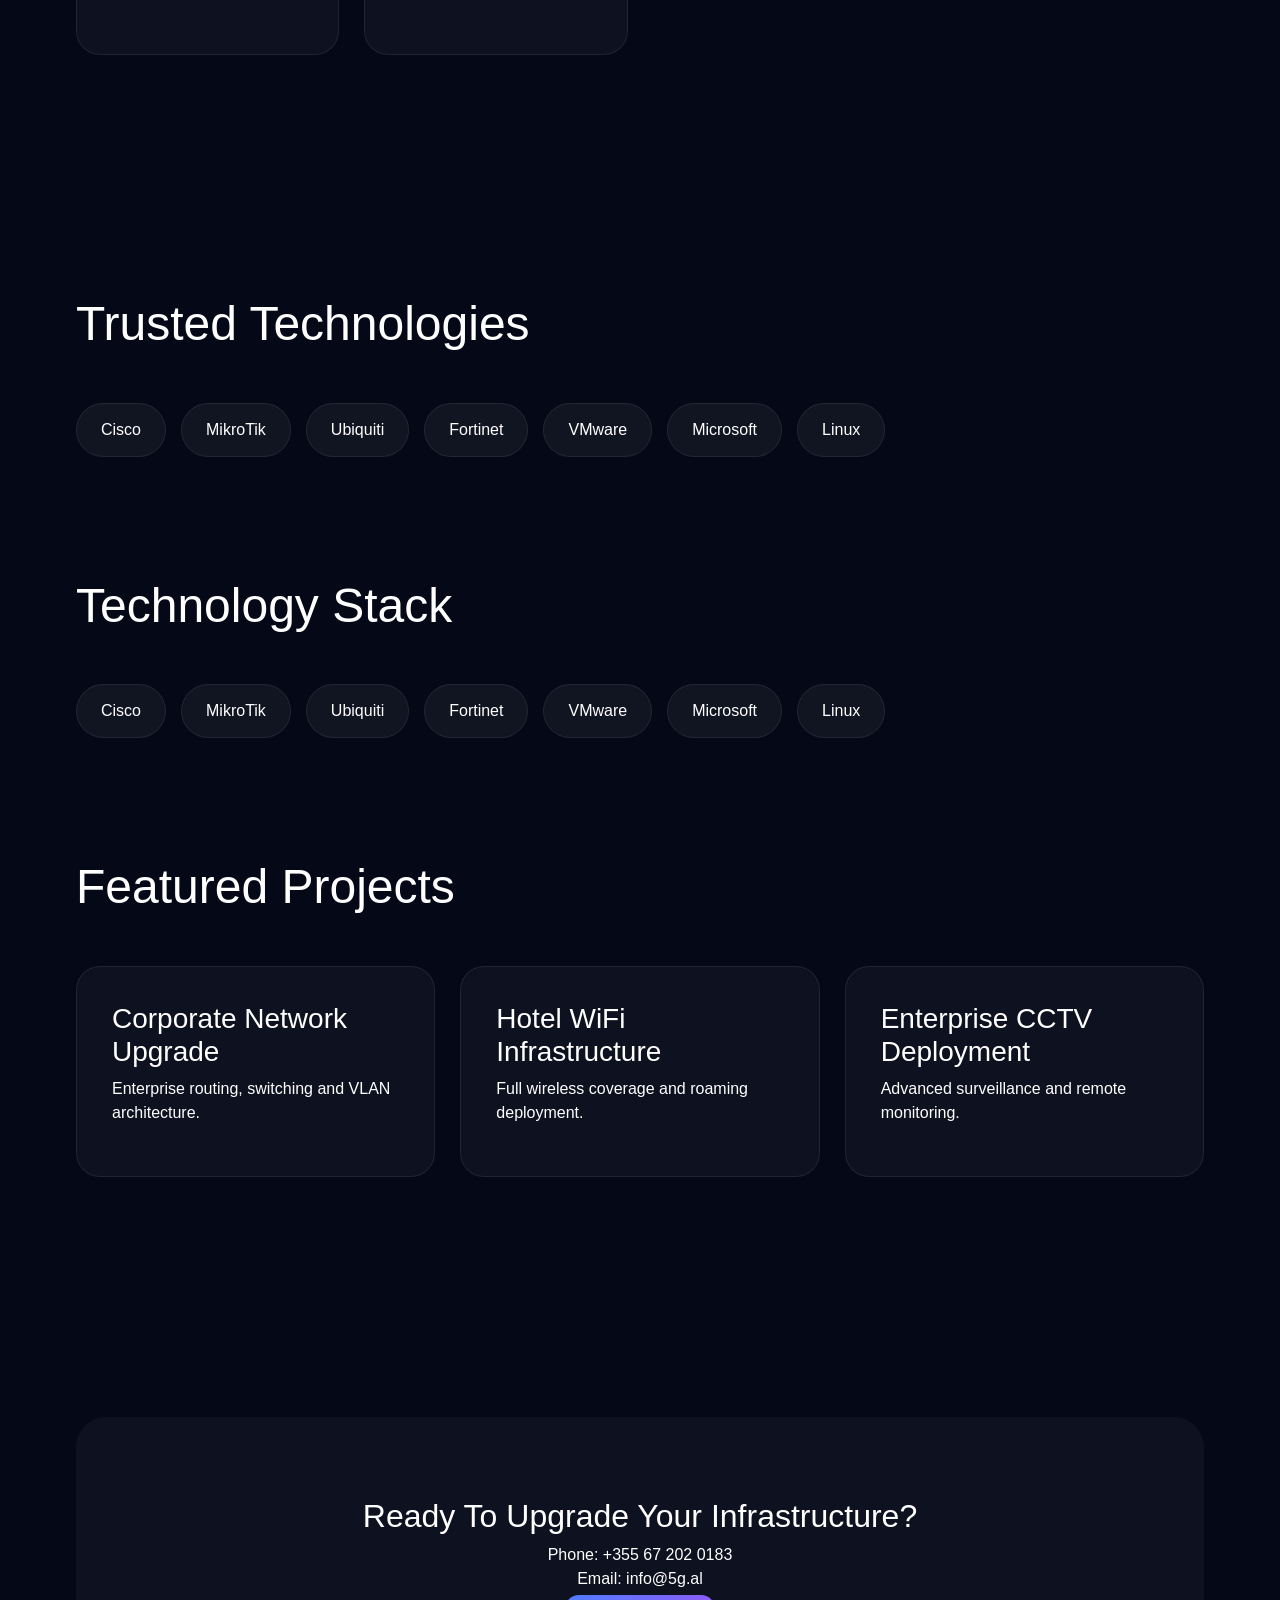
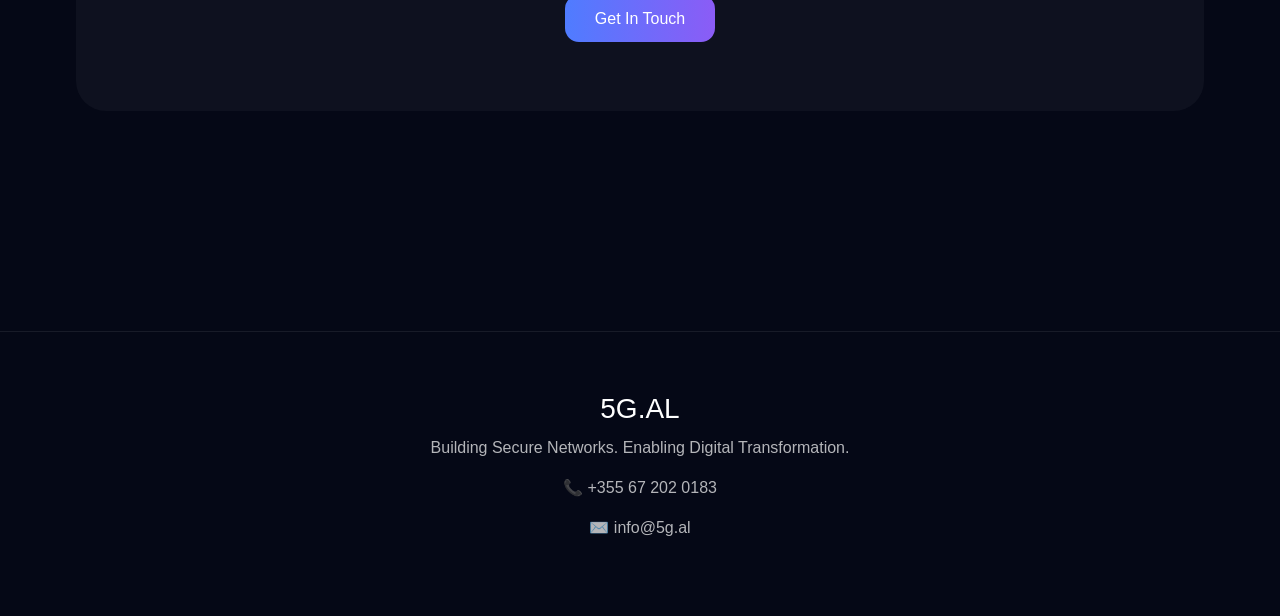
==== commit 1c632782: "Update index.html" ====
--- a/index.html
+++ b/index.html
@@ -24,6 +24,7 @@
         </div>
 
         <div class="nav-links">
+            <a href="index.html">Home</a>
             <a href="about.html">About</a>
             <a href="#services">Services</a>
             <a href="#projects">Projects</a>
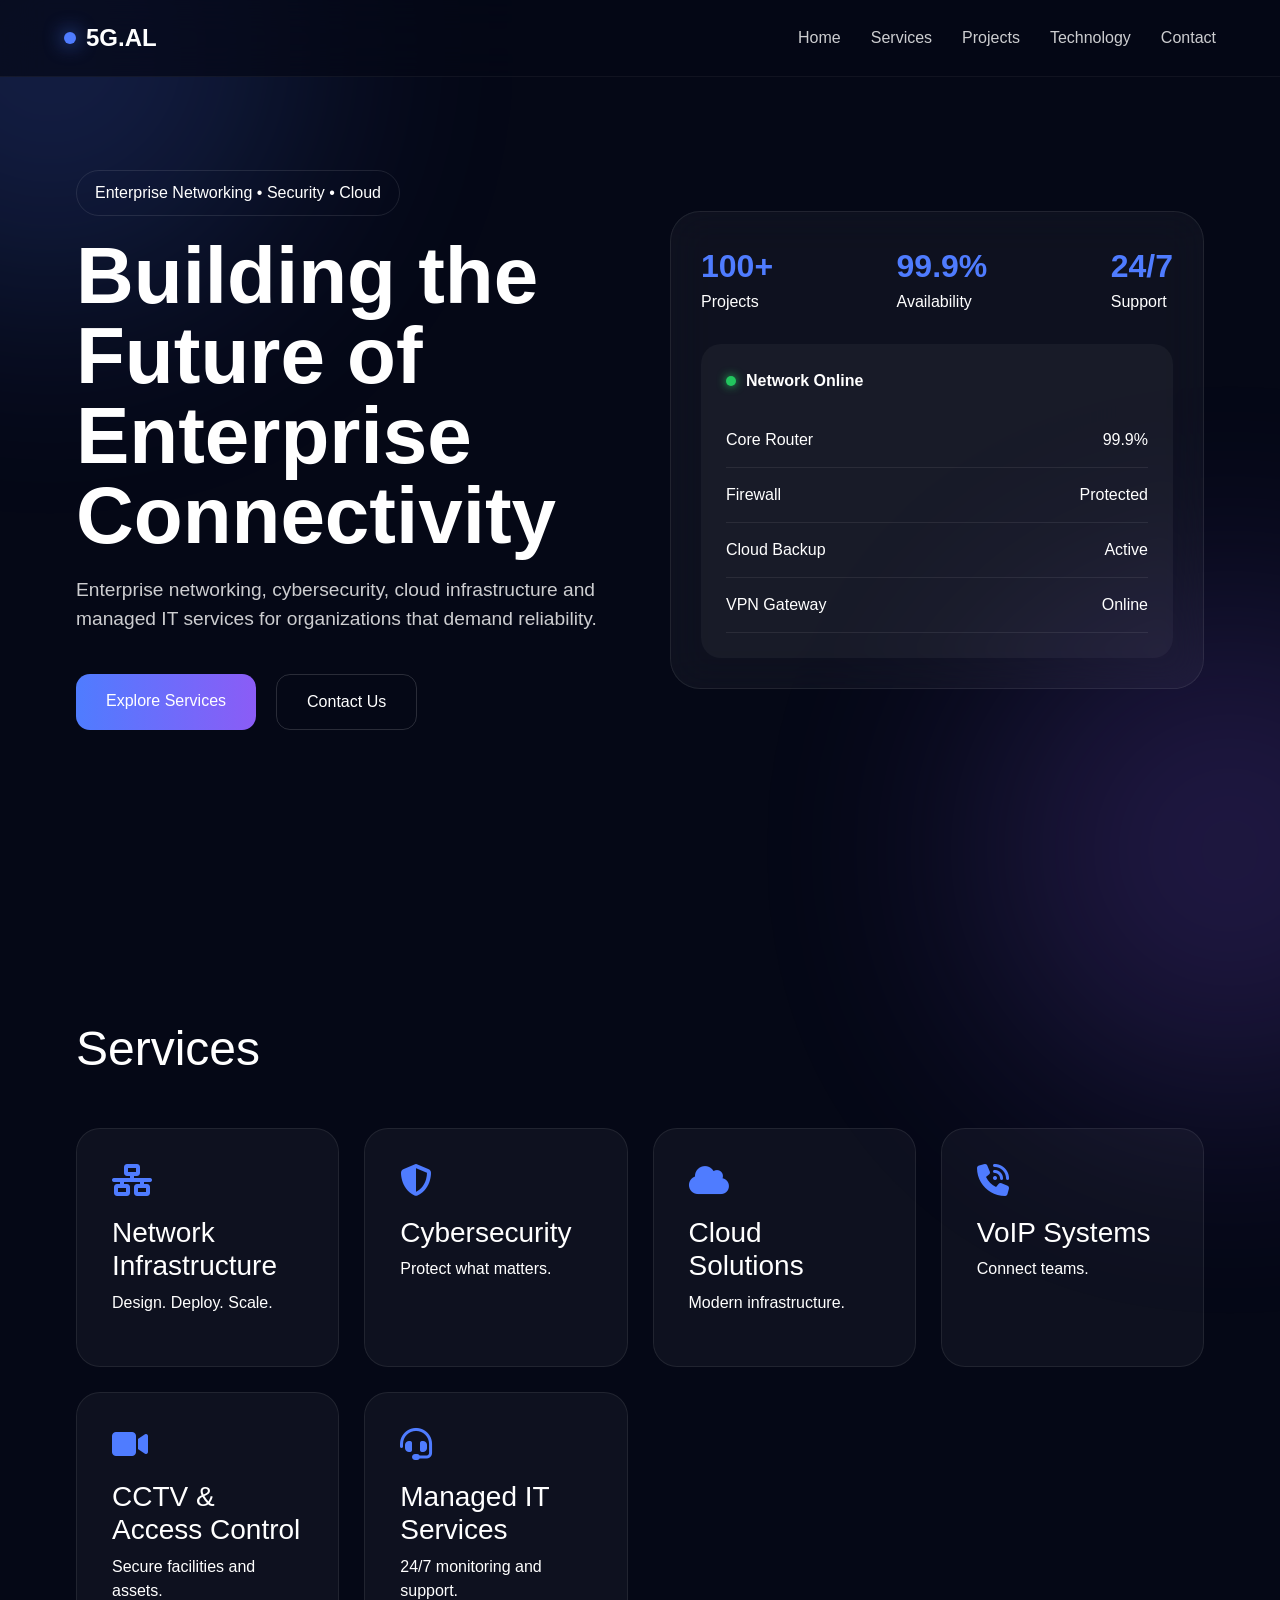
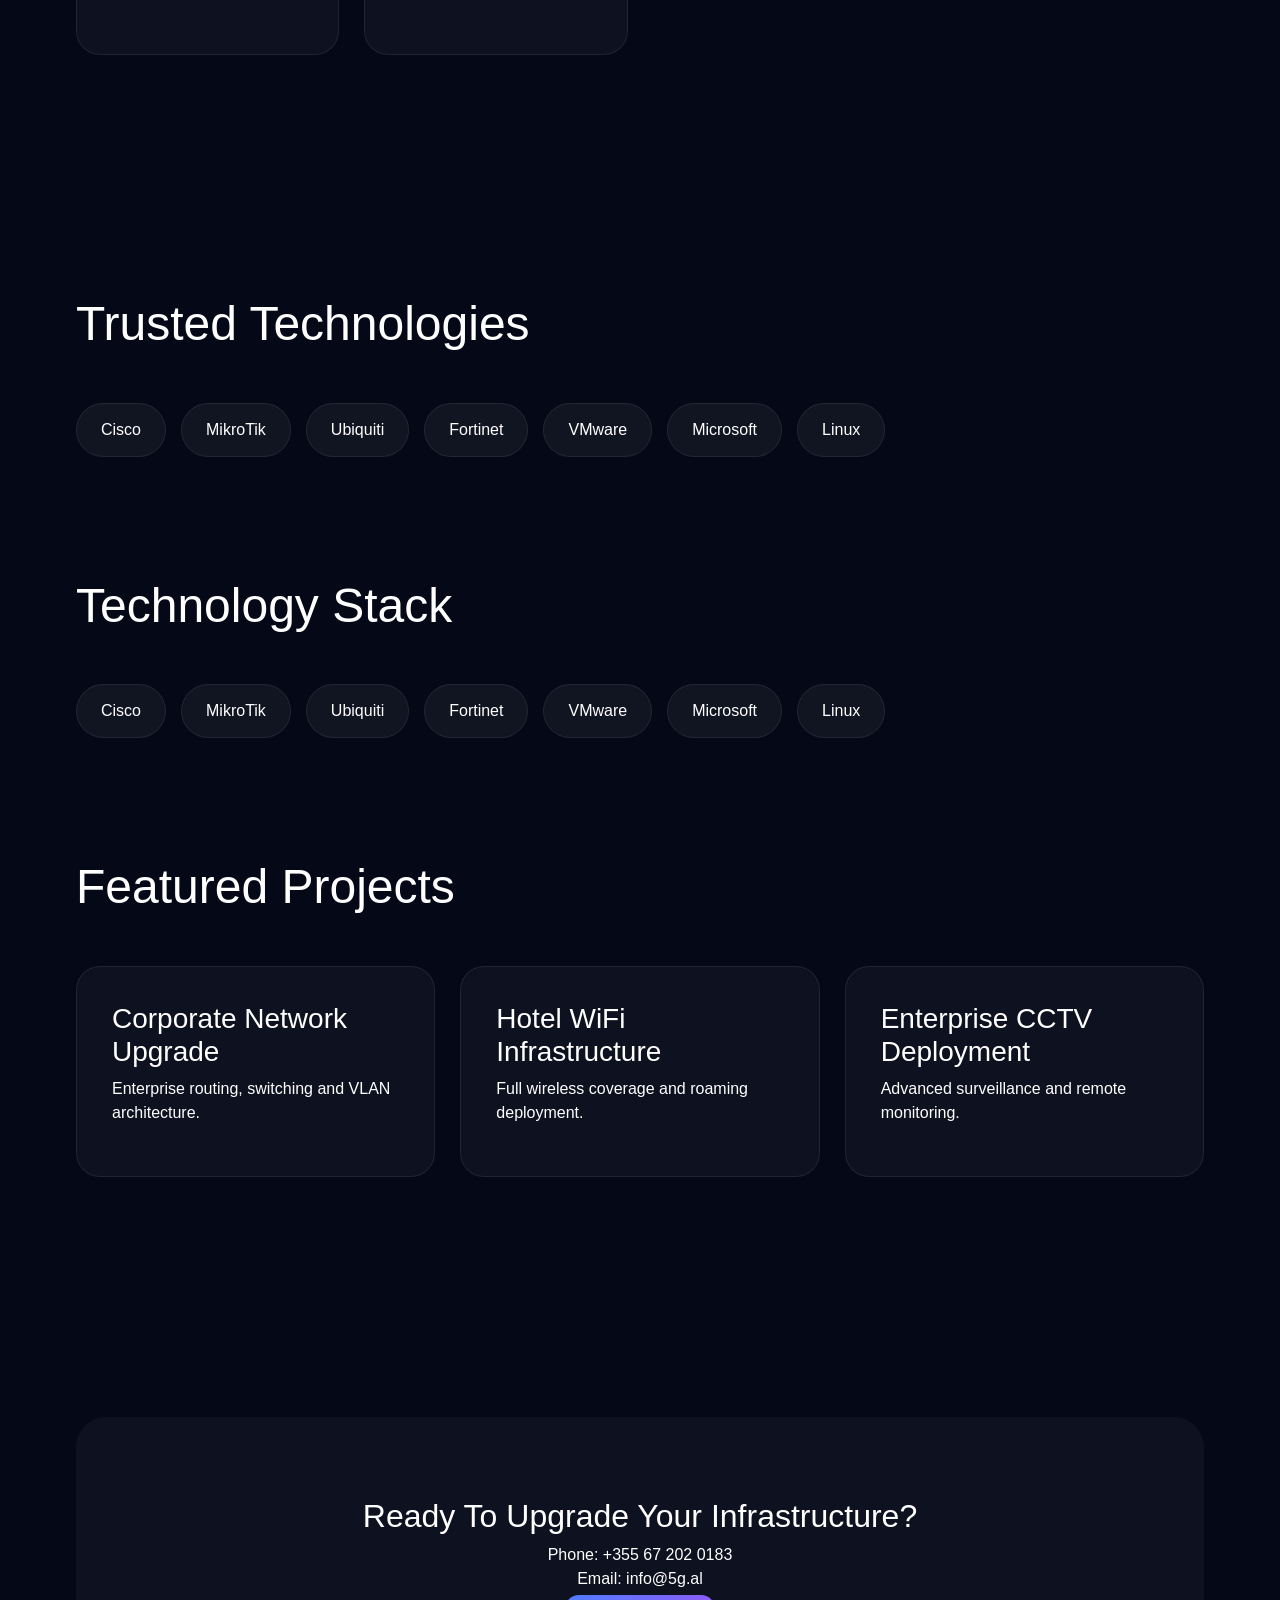
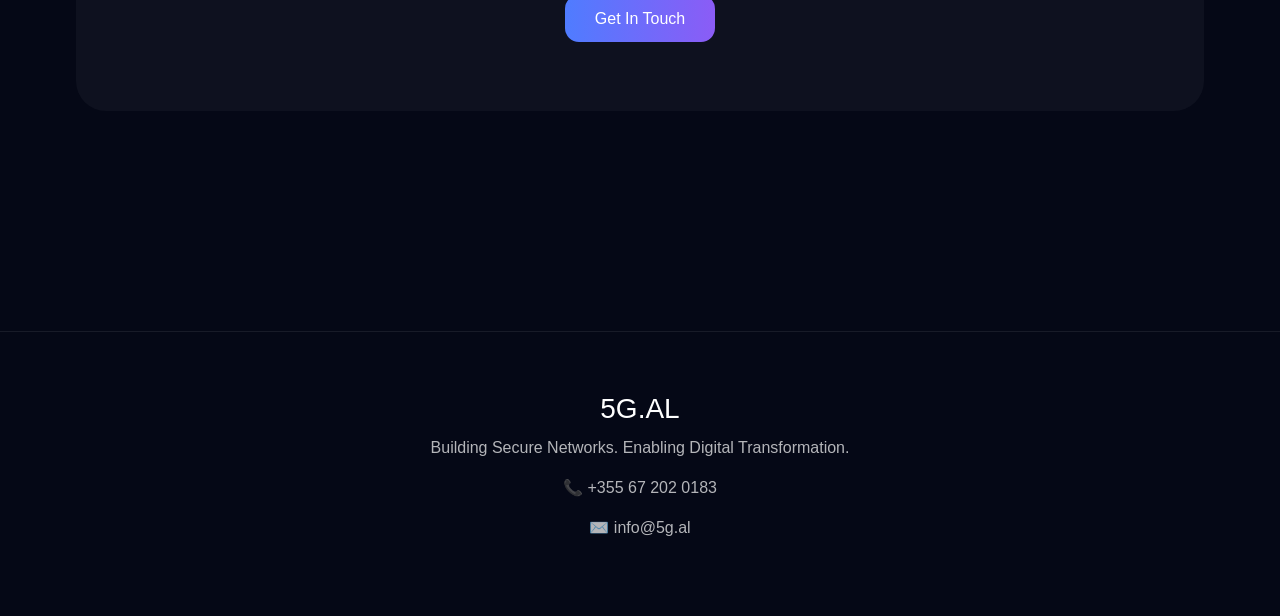
==== commit 4351604c: "Update index.html" ====
--- a/index.html
+++ b/index.html
@@ -25,7 +25,6 @@
 
         <div class="nav-links">
             <a href="index.html">Home</a>
-            <a href="about.html">About</a>
             <a href="#services">Services</a>
             <a href="#projects">Projects</a>
             <a href="#technology">Technology</a>
